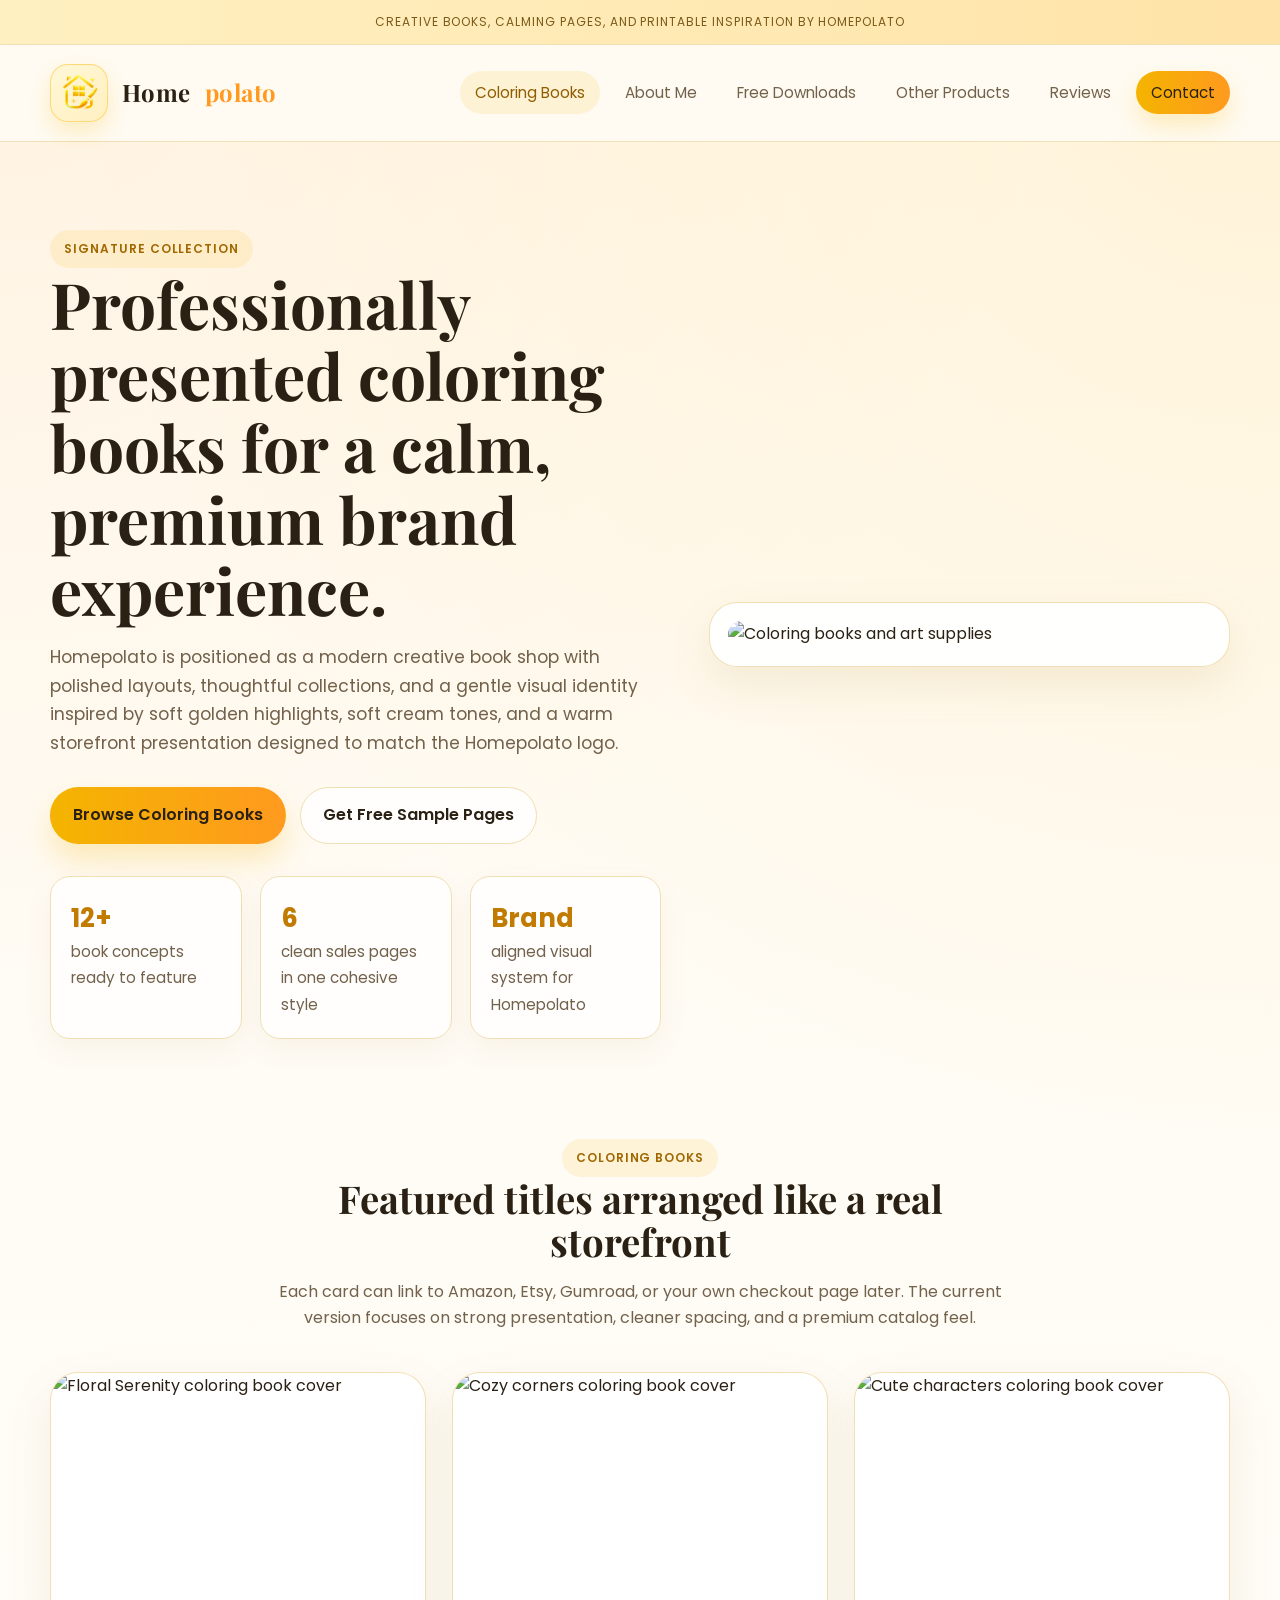
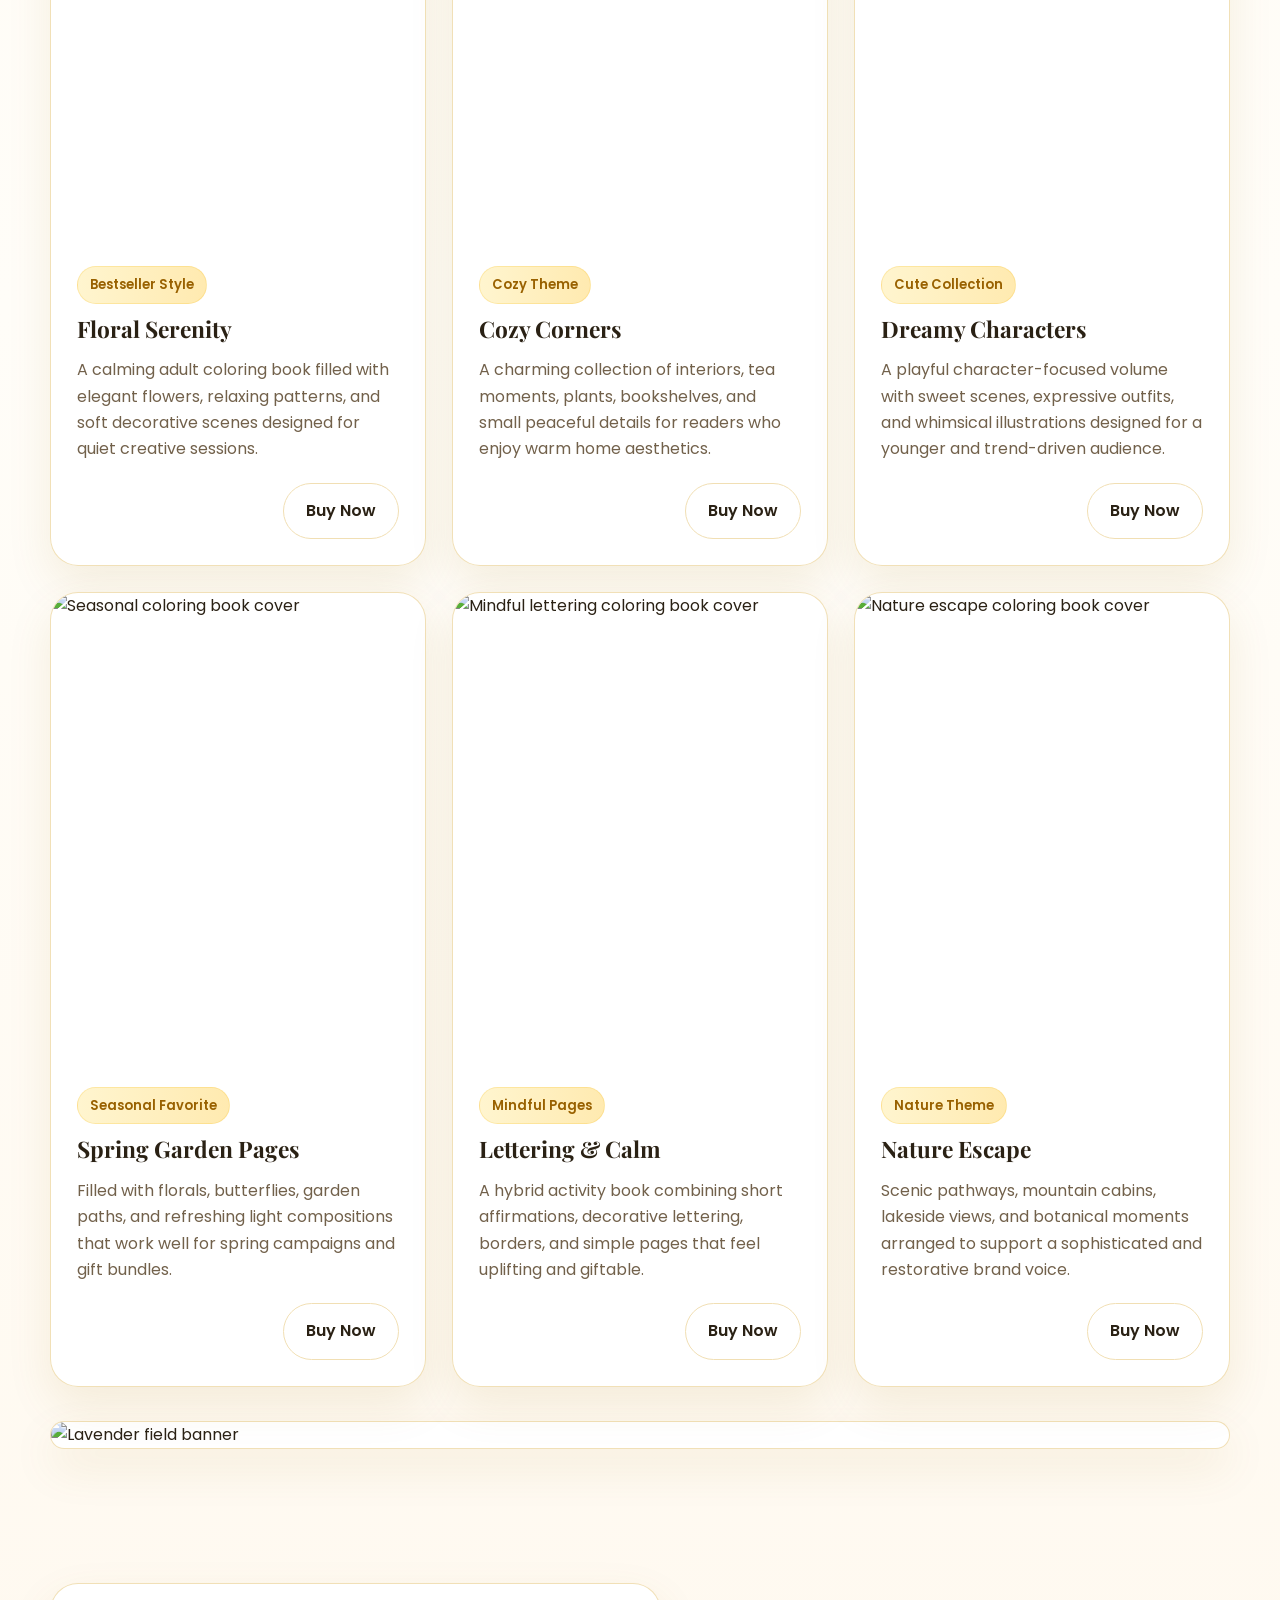
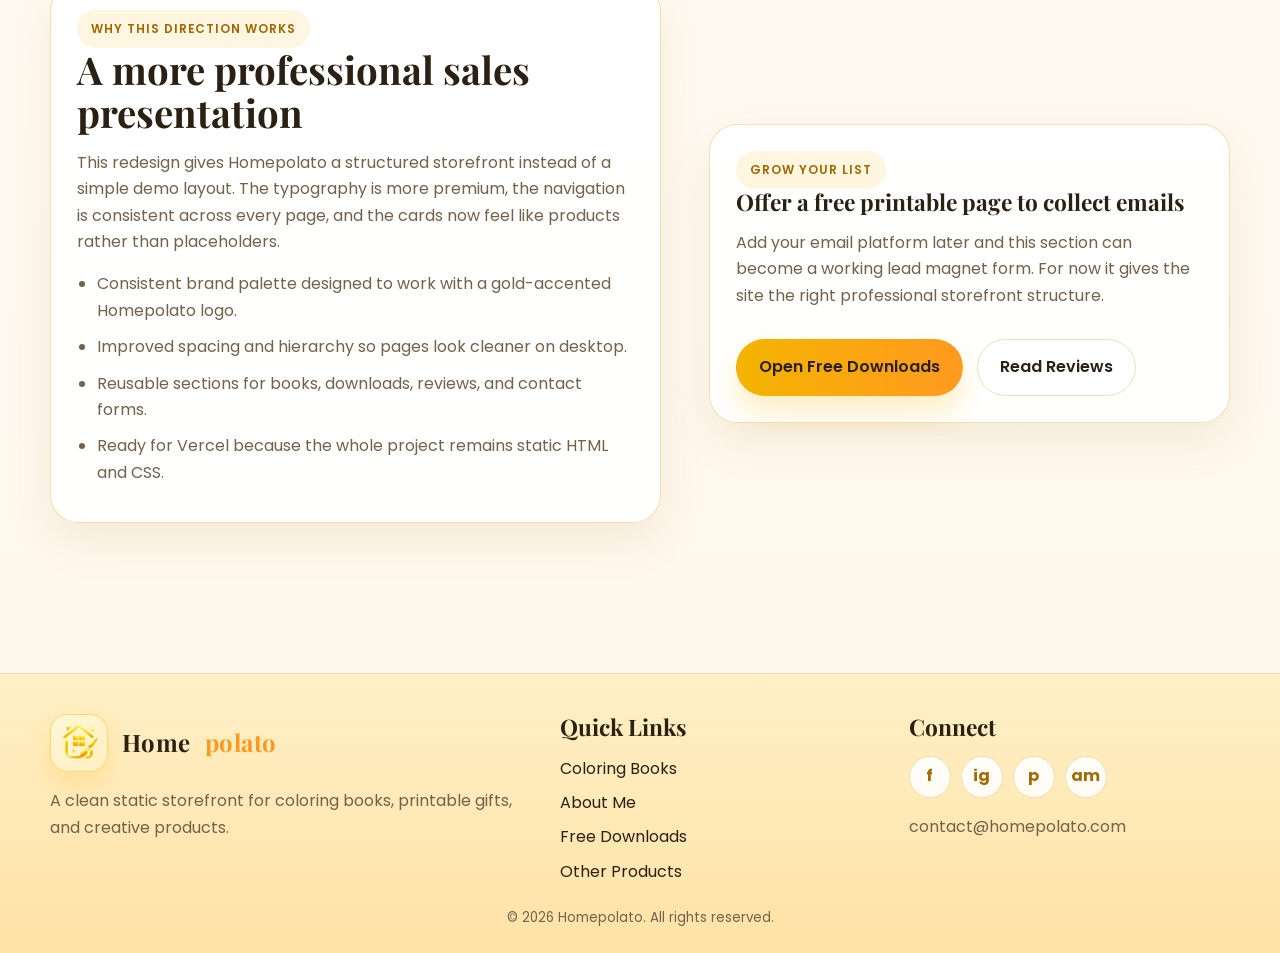
==== scrouce-web/index.html @ aead45a5 "upload_scrouce" ====
<!DOCTYPE html>
<html lang="en">
<head>
  <meta charset="UTF-8">
  <meta name="viewport" content="width=device-width, initial-scale=1.0">
  <title>Homepolato | Coloring Books</title>
  <link rel="preconnect" href="https://fonts.googleapis.com">
  <link rel="preconnect" href="https://fonts.gstatic.com" crossorigin>
  <link href="https://fonts.googleapis.com/css2?family=Playfair+Display:wght@600;700&family=Poppins:wght@300;400;500;600;700&display=swap" rel="stylesheet">
  <link rel="stylesheet" href="style.css">
</head>
<body>
  <div class="topbar">Creative books, calming pages, and printable inspiration by Homepolato</div>
  <nav class="navbar">
    <div class="container nav-inner">
      <a href="index.html" class="logo">
        <div class="logo-badge">Logo</div>
        Home<span>polato</span>
      </a>
      <ul class="nav-links">
        <li><a href="index.html" class="active">Coloring Books</a></li>
        <li><a href="about.html">About Me</a></li>
        <li><a href="downloads.html">Free Downloads</a></li>
        <li><a href="products.html">Other Products</a></li>
        <li><a href="reviews.html">Reviews</a></li>
        <li><a href="contact.html" class="btn-nav">Contact</a></li>
      </ul>
    </div>
  </nav>

  <header class="hero">
    <div class="container hero-grid">
      <div>
        <div class="eyebrow">Signature Collection</div>
        <h1>Professionally presented coloring books for a calm, premium brand experience.</h1>
        <p class="lead">Homepolato is positioned as a modern creative book shop with polished layouts, thoughtful collections, and a gentle visual identity inspired by soft golden highlights, soft cream tones, and a warm storefront presentation designed to match the Homepolato logo.</p>
        <div class="hero-actions">
          <a class="btn-primary" href="#books">Browse Coloring Books</a>
          <a class="btn-secondary" href="downloads.html">Get Free Sample Pages</a>
        </div>
        <div class="metrics">
          <div class="metric"><strong>12+</strong><span>book concepts ready to feature</span></div>
          <div class="metric"><strong>6</strong><span>clean sales pages in one cohesive style</span></div>
          <div class="metric"><strong>Brand</strong><span>aligned visual system for Homepolato</span></div>
        </div>
      </div>
      <div class="hero-card">
        <img src="https://images.unsplash.com/photo-1517077304055-6e89abbf09b0?auto=format&fit=crop&w=1200&q=80" alt="Coloring books and art supplies">
      </div>
    </div>
  </header>

  <section class="section" id="books">
    <div class="container">
      <div class="section-head">
        <div class="eyebrow">Coloring Books</div>
        <h2>Featured titles arranged like a real storefront</h2>
        <p>Each card can link to Amazon, Etsy, Gumroad, or your own checkout page later. The current version focuses on strong presentation, cleaner spacing, and a premium catalog feel.</p>
      </div>
      <div class="book-grid">
        <article class="book-card">
          <img class="book-cover" src="https://images.unsplash.com/photo-1513475382585-d06e58bcb0e0?auto=format&fit=crop&w=900&q=80" alt="Floral Serenity coloring book cover">
          <div class="book-content">
            <span class="tag">Bestseller Style</span>
            <h3>Floral Serenity</h3>
            <p>A calming adult coloring book filled with elegant flowers, relaxing patterns, and soft decorative scenes designed for quiet creative sessions.</p>
            <div class="price-row"><a class="btn" href="#" target="_blank" rel="noopener">Buy Now</a></div>
          </div>
        </article>
        <article class="book-card">
          <img class="book-cover" src="https://images.unsplash.com/photo-1513364776144-60967b0f800f?auto=format&fit=crop&w=900&q=80" alt="Cozy corners coloring book cover">
          <div class="book-content">
            <span class="tag">Cozy Theme</span>
            <h3>Cozy Corners</h3>
            <p>A charming collection of interiors, tea moments, plants, bookshelves, and small peaceful details for readers who enjoy warm home aesthetics.</p>
            <div class="price-row"><a class="btn" href="#" target="_blank" rel="noopener">Buy Now</a></div>
          </div>
        </article>
        <article class="book-card">
          <img class="book-cover" src="https://images.unsplash.com/photo-1517694712202-14dd9538aa97?auto=format&fit=crop&w=900&q=80" alt="Cute characters coloring book cover">
          <div class="book-content">
            <span class="tag">Cute Collection</span>
            <h3>Dreamy Characters</h3>
            <p>A playful character-focused volume with sweet scenes, expressive outfits, and whimsical illustrations designed for a younger and trend-driven audience.</p>
            <div class="price-row"><a class="btn" href="#" target="_blank" rel="noopener">Buy Now</a></div>
          </div>
        </article>
        <article class="book-card">
          <img class="book-cover" src="https://images.unsplash.com/photo-1516321318423-f06f85e504b3?auto=format&fit=crop&w=900&q=80" alt="Seasonal coloring book cover">
          <div class="book-content">
            <span class="tag">Seasonal Favorite</span>
            <h3>Spring Garden Pages</h3>
            <p>Filled with florals, butterflies, garden paths, and refreshing light compositions that work well for spring campaigns and gift bundles.</p>
            <div class="price-row"><a class="btn" href="#" target="_blank" rel="noopener">Buy Now</a></div>
          </div>
        </article>
        <article class="book-card">
          <img class="book-cover" src="https://images.unsplash.com/photo-1497633762265-9d179a990aa6?auto=format&fit=crop&w=900&q=80" alt="Mindful lettering coloring book cover">
          <div class="book-content">
            <span class="tag">Mindful Pages</span>
            <h3>Lettering & Calm</h3>
            <p>A hybrid activity book combining short affirmations, decorative lettering, borders, and simple pages that feel uplifting and giftable.</p>
            <div class="price-row"><a class="btn" href="#" target="_blank" rel="noopener">Buy Now</a></div>
          </div>
        </article>
        <article class="book-card">
          <img class="book-cover" src="https://images.unsplash.com/photo-1491841550275-ad7854e35ca6?auto=format&fit=crop&w=900&q=80" alt="Nature escape coloring book cover">
          <div class="book-content">
            <span class="tag">Nature Theme</span>
            <h3>Nature Escape</h3>
            <p>Scenic pathways, mountain cabins, lakeside views, and botanical moments arranged to support a sophisticated and restorative brand voice.</p>
            <div class="price-row"><a class="btn" href="#" target="_blank" rel="noopener">Buy Now</a></div>
          </div>
        </article>
      </div>

      <div class="feature-banner hero-card">
        <img src="https://images.unsplash.com/photo-1500530855697-b586d89ba3ee?auto=format&fit=crop&w=1600&q=80" alt="Lavender field banner">
      </div>
    </div>
  </section>

  <section class="section">
    <div class="container two-col">
      <div class="panel">
        <div class="eyebrow">Why this direction works</div>
        <h2>A more professional sales presentation</h2>
        <p>This redesign gives Homepolato a structured storefront instead of a simple demo layout. The typography is more premium, the navigation is consistent across every page, and the cards now feel like products rather than placeholders.</p>
        <ul class="list">
          <li>Consistent brand palette designed to work with a gold-accented Homepolato logo.</li>
          <li>Improved spacing and hierarchy so pages look cleaner on desktop.</li>
          <li>Reusable sections for books, downloads, reviews, and contact forms.</li>
          <li>Ready for Vercel because the whole project remains static HTML and CSS.</li>
        </ul>
      </div>
      <div class="panel newsletter">
        <div class="eyebrow">Grow Your List</div>
        <h3>Offer a free printable page to collect emails</h3>
        <p>Add your email platform later and this section can become a working lead magnet form. For now it gives the site the right professional storefront structure.</p>
        <div class="inline-actions">
          <a class="btn-primary" href="downloads.html">Open Free Downloads</a>
          <a class="btn-secondary" href="reviews.html">Read Reviews</a>
        </div>
      </div>
    </div>
  </section>

  <footer class="footer">
    <div class="container footer-grid">
      <div>
        <a href="index.html" class="logo">
          <div class="logo-badge">Logo</div>
          Home<span>polato</span>
        </a>
        <p>A clean static storefront for coloring books, printable gifts, and creative products.</p>
      </div>
      <div>
        <h3>Quick Links</h3>
        <div class="footer-links">
          <a href="index.html">Coloring Books</a>
          <a href="about.html">About Me</a>
          <a href="downloads.html">Free Downloads</a>
          <a href="products.html">Other Products</a>
        </div>
      </div>
      <div>
        <h3>Connect</h3>
        <div class="socials">
          <a href="#">f</a><a href="#">ig</a><a href="#">p</a><a href="#">am</a>
        </div>
        <p>contact@homepolato.com</p>
      </div>
    </div>
    <div class="container"><small>© 2026 Homepolato. All rights reserved.</small></div>
  </footer>
</body>
</html>
---- scrouce-web/style.css ----
:root {
  --bg: #fffaf0;
  --bg-2: #fff3d6;
  --surface: rgba(255,255,255,0.94);
  --surface-soft: #fff0bf;
  --primary: #f4b400;
  --primary-2: #ff9a1f;
  --primary-3: #ffd766;
  --accent: #ffcf48;
  --text: #2a2114;
  --muted: #72614b;
  --border: #f1dfb4;
  --shadow: 0 18px 45px rgba(152, 103, 11, 0.10);
  --shadow-strong: 0 20px 50px rgba(152, 103, 11, 0.16);
  --radius-lg: 28px;
  --radius-md: 20px;
  --radius-sm: 14px;
  --container: 1180px;
}

* { box-sizing: border-box; }
html { scroll-behavior: smooth; }
body {
  margin: 0;
  font-family: 'Poppins', sans-serif;
  color: var(--text);
  background:
    radial-gradient(circle at top right, rgba(255, 204, 69, .16), transparent 28%),
    radial-gradient(circle at top left, rgba(255, 154, 31, .08), transparent 24%),
    linear-gradient(180deg, #fffaf1 0%, #fffdf8 46%, #fff7eb 100%);
  line-height: 1.65;
}
img { max-width: 100%; display: block; }
a { color: inherit; text-decoration: none; }

.container {
  width: min(calc(100% - 32px), var(--container));
  margin: 0 auto;
}

.topbar {
  background: linear-gradient(90deg, #fff0c1, #ffe3a8);
  color: #7c5b1a;
  font-size: 12px;
  text-align: center;
  padding: 12px 14px;
  letter-spacing: .08em;
  text-transform: uppercase;
  border-bottom: 1px solid rgba(241,223,180,.9);
}

.navbar {
  position: sticky;
  top: 0;
  z-index: 20;
  backdrop-filter: blur(16px);
  background: rgba(255, 252, 245, 0.88);
  border-bottom: 1px solid rgba(241,223,180,.92);
}

.nav-inner {
  min-height: 96px;
  display: flex;
  align-items: center;
  justify-content: space-between;
  gap: 24px;
}

.logo {
  display: flex;
  align-items: center;
  gap: 14px;
  font-family: 'Playfair Display', serif;
  font-size: 1.5rem;
  font-weight: 700;
  letter-spacing: .02em;
}
.logo-badge {
  width: 58px;
  height: 58px;
  border-radius: 18px;
  background: url('logo.png') center/contain no-repeat, linear-gradient(135deg, #fff7d7, #fff0c1);
  border: 1px solid rgba(255, 203, 76, .65);
  box-shadow: 0 10px 24px rgba(244, 180, 0, .22);
  color: transparent;
  font-size: 0;
  flex: 0 0 auto;
}
.logo span {
  color: var(--primary-2);
}

.nav-links {
  list-style: none;
  display: flex;
  align-items: center;
  gap: 10px;
  padding: 0;
  margin: 0;
  flex-wrap: wrap;
  justify-content: flex-end;
}
.nav-links a {
  padding: 11px 15px;
  font-size: 0.95rem;
  border-radius: 999px;
  color: var(--muted);
  transition: transform .22s ease, background-color .22s ease, color .22s ease, box-shadow .22s ease;
}
.nav-links a:hover,
.nav-links a.active {
  background: rgba(244,180,0,.12);
  color: #8f5d00;
  transform: translateY(-1px);
}
.nav-links .btn-nav {
  background: linear-gradient(90deg, var(--primary), var(--primary-2));
  color: #2a2114;
  box-shadow: 0 12px 24px rgba(244,180,0,.22);
}
.nav-links .btn-nav:hover,
.nav-links .btn-nav.active {
  background: linear-gradient(90deg, #ffce2f, #ffab36);
  color: #24180d;
}

.hero,
.page-hero {
  padding: 88px 0 58px;
}

.hero-grid,
.two-col {
  display: grid;
  grid-template-columns: 1.08fr .92fr;
  gap: 48px;
  align-items: center;
}

.eyebrow {
  display: inline-flex;
  align-items: center;
  gap: 10px;
  padding: 9px 14px;
  border-radius: 999px;
  background: rgba(244,180,0,.12);
  color: #a06700;
  font-size: 12px;
  text-transform: uppercase;
  letter-spacing: .08em;
  font-weight: 600;
}

h1, h2, h3, h4 {
  font-family: 'Playfair Display', serif;
  line-height: 1.12;
  margin: 0 0 16px;
}
h1 { font-size: clamp(2.5rem, 5vw, 4.7rem); }
h2 { font-size: clamp(1.9rem, 3vw, 2.8rem); }
h3 { font-size: 1.42rem; }

.lead {
  font-size: 1.08rem;
  color: var(--muted);
  max-width: 650px;
}

.hero-actions,
.inline-actions {
  display: flex;
  gap: 14px;
  flex-wrap: wrap;
  margin-top: 30px;
}

.btn,
.btn-primary,
.btn-secondary {
  display: inline-flex;
  align-items: center;
  justify-content: center;
  gap: 8px;
  padding: 14px 22px;
  border-radius: 999px;
  font-weight: 600;
  transition: transform .22s ease, box-shadow .22s ease, border-color .22s ease, background .22s ease;
  border: 1px solid transparent;
}
.btn-primary {
  color: #2a2114;
  background: linear-gradient(90deg, var(--primary), var(--primary-2));
  box-shadow: 0 16px 30px rgba(244,180,0,.24);
}
.btn-secondary,
.btn {
  border-color: var(--border);
  background: rgba(255,255,255,.85);
  color: var(--text);
}
.btn-primary:hover,
.btn-secondary:hover,
.btn:hover {
  transform: translateY(-3px);
  box-shadow: var(--shadow);
}

.hero-card,
.feature-card,
.form-card,
.panel,
.review-card,
.product-row,
.contact-card,
.book-card {
  background: var(--surface);
  border: 1px solid rgba(241,223,180,.95);
  box-shadow: var(--shadow);
  border-radius: var(--radius-lg);
  transition: transform .24s ease, box-shadow .24s ease, border-color .24s ease;
}
.hero-card:hover,
.feature-card:hover,
.form-card:hover,
.panel:hover,
.review-card:hover,
.product-row:hover,
.contact-card:hover,
.book-card:hover {
  transform: translateY(-6px);
  box-shadow: var(--shadow-strong);
  border-color: rgba(244,180,0,.45);
}

.hero-card {
  padding: 18px;
}
.hero-card img,
.rounded-img {
  width: 100%;
  border-radius: calc(var(--radius-lg) - 8px);
  object-fit: cover;
}

.metrics {
  display: grid;
  grid-template-columns: repeat(3, minmax(0, 1fr));
  gap: 18px;
  margin-top: 32px;
}
.metric {
  padding: 20px;
  border-radius: var(--radius-md);
  background: rgba(255,255,255,.80);
  border: 1px solid var(--border);
  box-shadow: 0 12px 30px rgba(152,103,11,.06);
}
.metric strong {
  display: block;
  font-size: 1.6rem;
  color: #c07b00;
}
.metric span { color: var(--muted); font-size: .95rem; }

.section {
  padding: 42px 0 92px;
}
.section-head {
  text-align: center;
  max-width: 780px;
  margin: 0 auto 40px;
}
.section-head p { color: var(--muted); margin: 0; }

.book-grid,
.grid-3,
.review-grid,
.contact-grid {
  display: grid;
  gap: 26px;
}
.book-grid { grid-template-columns: repeat(3, minmax(0, 1fr)); }
.grid-3 { grid-template-columns: repeat(3, minmax(0, 1fr)); }
.review-grid { grid-template-columns: repeat(3, minmax(0, 1fr)); }
.contact-grid { grid-template-columns: 1fr 1.1fr; align-items: start; }

.book-card {
  overflow: hidden;
}
.book-cover {
  aspect-ratio: 4 / 5;
  object-fit: cover;
}
.book-content,
.panel,
.review-card,
.contact-card,
.form-card,
.feature-card,
.product-row {
  padding: 26px;
}
.book-content p,
.panel p,
.review-card p,
.contact-card p,
.feature-card p,
.product-copy p,
.muted,
.page-intro p,
.list li,
.footer p {
  color: var(--muted);
}
.price-row {
  display: flex;
  justify-content: flex-end;
  align-items: center;
  gap: 12px;
  margin-top: 20px;
}
.price { display: none; }
.tag {
  display: inline-block;
  padding: 7px 12px;
  border-radius: 999px;
  background: linear-gradient(90deg, #fff5cf, #ffeab0);
  color: #996100;
  font-size: .82rem;
  font-weight: 600;
  margin-bottom: 12px;
  border: 1px solid rgba(244,180,0,.2);
}

.feature-banner {
  margin-top: 34px;
  padding: 0;
  overflow: hidden;
}
.feature-banner img {
  width: 100%;
  max-height: 330px;
  object-fit: cover;
}

.product-list {
  display: grid;
  gap: 24px;
}
.product-row {
  display: grid;
  grid-template-columns: 240px 1fr;
  gap: 26px;
  align-items: center;
}
.product-row img {
  width: 100%;
  aspect-ratio: 4 / 5;
  object-fit: cover;
  border-radius: var(--radius-md);
}

.list {
  margin: 0;
  padding-left: 20px;
}
.list li { margin-bottom: 10px; }

.quote {
  padding: 20px 24px;
  border-left: 4px solid var(--primary-2);
  background: rgba(255, 209, 77, .12);
  border-radius: 0 var(--radius-md) var(--radius-md) 0;
  margin-top: 24px;
}

.review-card .stars,
.stars {
  color: #d88a00;
  letter-spacing: .1em;
  font-size: 1rem;
  margin-bottom: 12px;
}
.author {
  display: block;
  margin-top: 14px;
  font-weight: 600;
  color: var(--text);
}

.newsletter {
  margin-top: 40px;
}
.form-card {
  max-width: 780px;
  margin: 0 auto;
  text-align: center;
}
.form-grid {
  display: grid;
  grid-template-columns: repeat(2, minmax(0, 1fr));
  gap: 14px;
  margin-top: 24px;
}
.form-grid .full { grid-column: 1 / -1; }
input, textarea, select {
  width: 100%;
  padding: 15px 16px;
  border-radius: 14px;
  border: 1px solid var(--border);
  background: #fffdf7;
  font: inherit;
  color: var(--text);
  transition: border-color .2s ease, box-shadow .2s ease, transform .2s ease;
}
input:focus, textarea:focus, select:focus {
  outline: none;
  border-color: rgba(244,180,0,.7);
  box-shadow: 0 0 0 4px rgba(244,180,0,.14);
}
textarea { min-height: 140px; resize: vertical; }
label {
  display: block;
  margin-bottom: 8px;
  font-weight: 600;
}
.form-note {
  font-size: .9rem;
  color: var(--muted);
  margin-top: 14px;
}

.contact-list {
  display: grid;
  gap: 16px;
  margin-top: 20px;
}
.contact-item {
  padding: 16px 18px;
  border-radius: var(--radius-md);
  background: rgba(255, 213, 92, .10);
  border: 1px solid rgba(255, 203, 76, .22);
}
.contact-item strong {
  display: block;
  margin-bottom: 6px;
}

.footer {
  margin-top: 58px;
  padding: 40px 0 24px;
  background: linear-gradient(180deg, #fff0c7 0%, #ffe2a5 100%);
  border-top: 1px solid var(--border);
}
.footer-grid {
  display: grid;
  grid-template-columns: 1.2fr .8fr .8fr;
  gap: 28px;
  align-items: start;
}
.footer-links {
  display: grid;
  gap: 8px;
}
.footer small {
  display: block;
  margin-top: 22px;
  color: var(--muted);
  text-align: center;
}
.socials {
  display: flex;
  gap: 10px;
  flex-wrap: wrap;
}
.socials a {
  width: 42px;
  height: 42px;
  border-radius: 50%;
  display: grid;
  place-items: center;
  background: rgba(255,255,255,.88);
  border: 1px solid var(--border);
  color: #a56a00;
  font-weight: 700;
  transition: transform .2s ease, box-shadow .2s ease;
}
.socials a:hover {
  transform: translateY(-3px);
  box-shadow: 0 10px 20px rgba(152,103,11,.12);
}

.page-hero {
  background: linear-gradient(90deg, rgba(244,180,0,.95), rgba(255,154,31,.88));
  color: #2a2114;
  margin-bottom: 38px;
}
.page-hero p { color: rgba(42,33,20,.78); }
.page-title { text-align: center; max-width: 860px; }
.page-title .eyebrow {
  background: rgba(255,255,255,.34);
  color: #7c5100;
}

@media (max-width: 980px) {
  .hero-grid,
  .two-col,
  .contact-grid,
  .product-row,
  .footer-grid,
  .book-grid,
  .grid-3,
  .review-grid,
  .form-grid {
    grid-template-columns: 1fr;
  }
  .nav-inner { padding: 16px 0; align-items: flex-start; }
  .navbar { position: static; }
  .nav-inner, .nav-links { flex-direction: column; }
  .nav-links { align-items: flex-start; width: 100%; }
  .metrics { grid-template-columns: 1fr; }
  .hero, .page-hero { padding-top: 48px; }
  .section { padding: 34px 0 78px; }
}
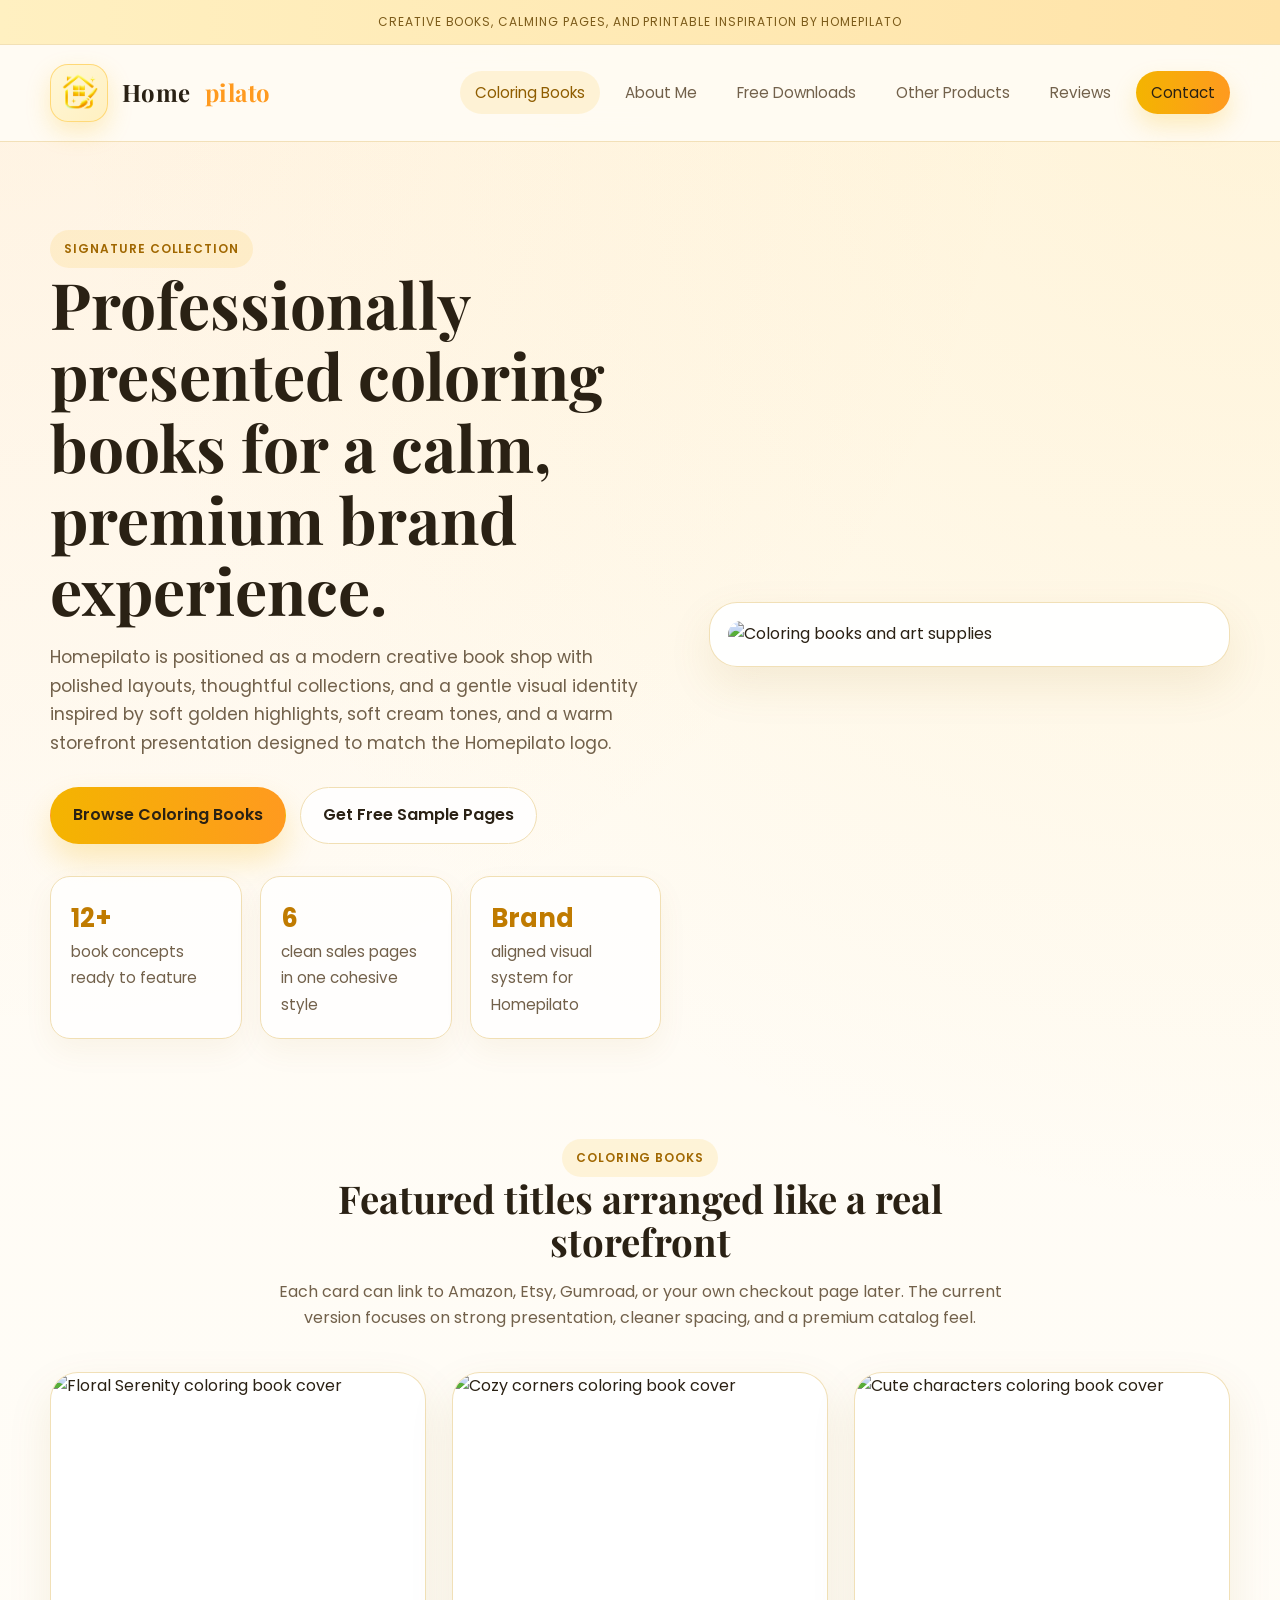
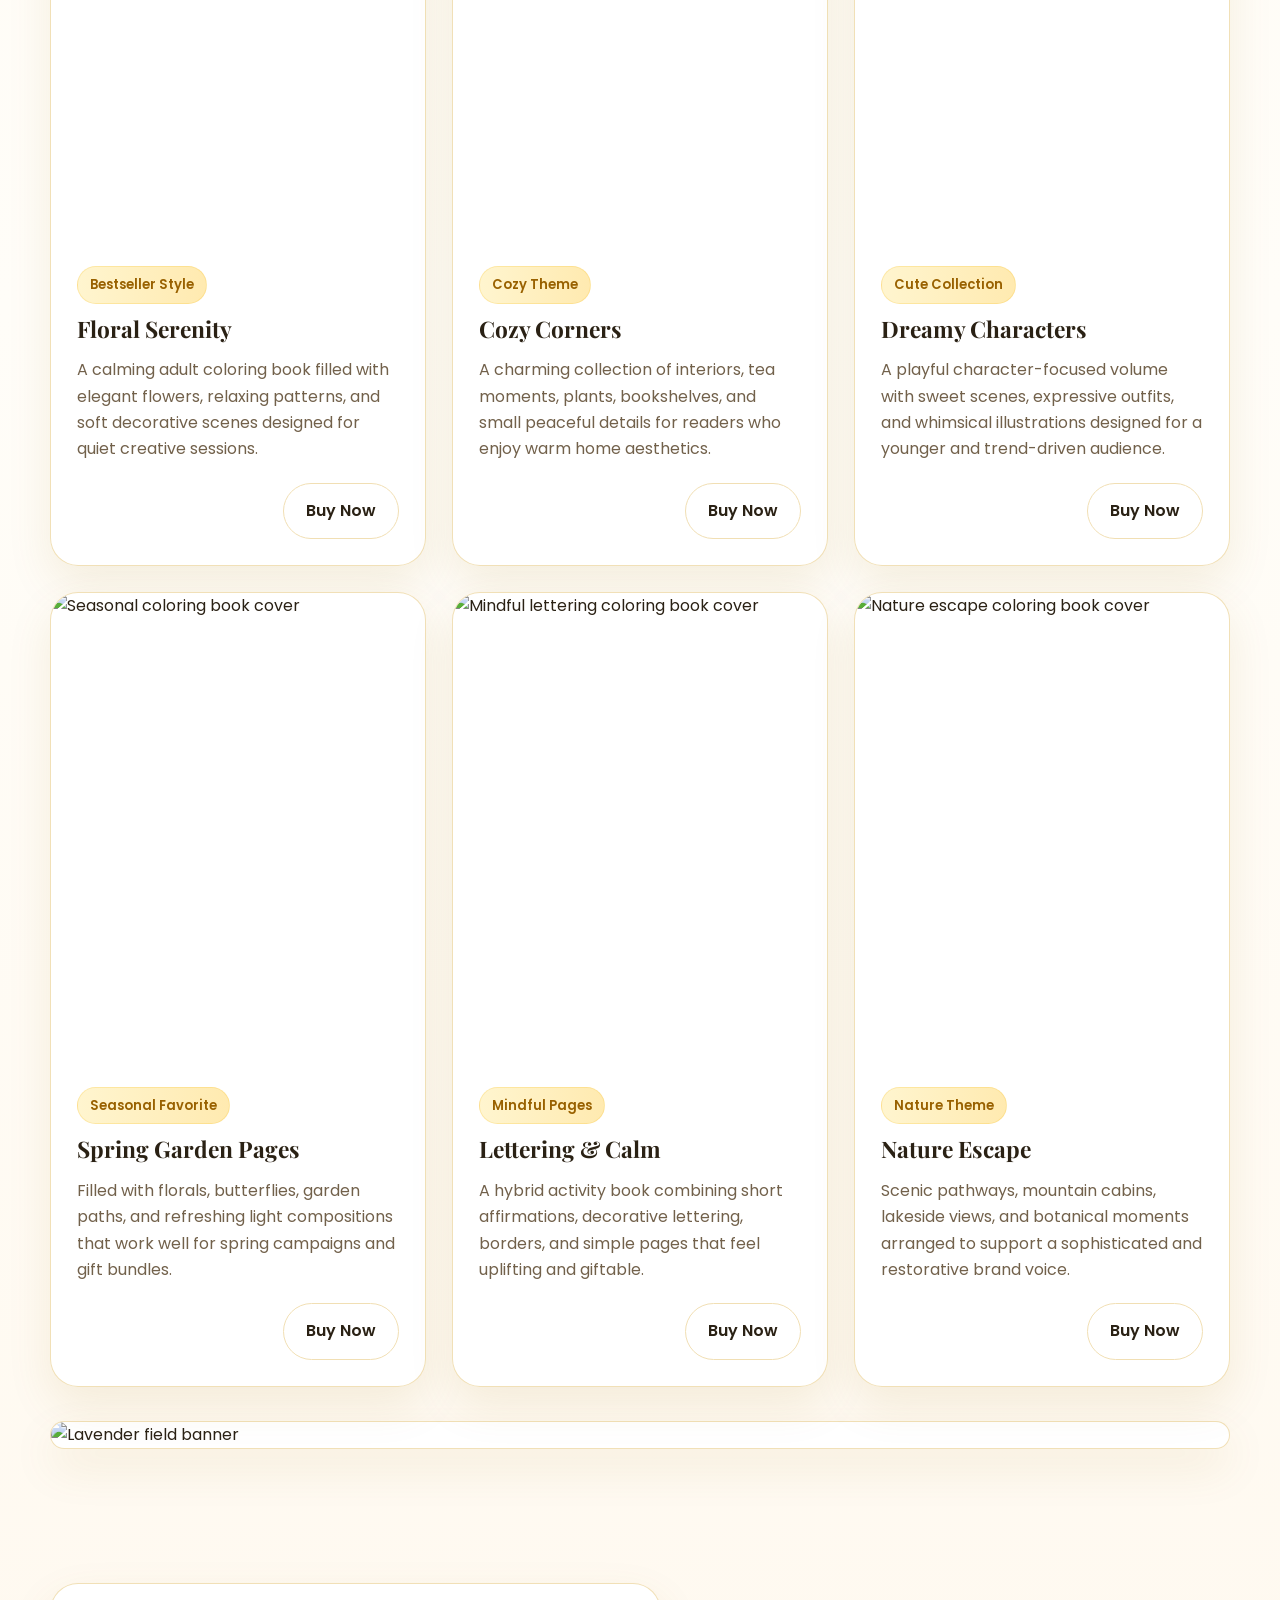
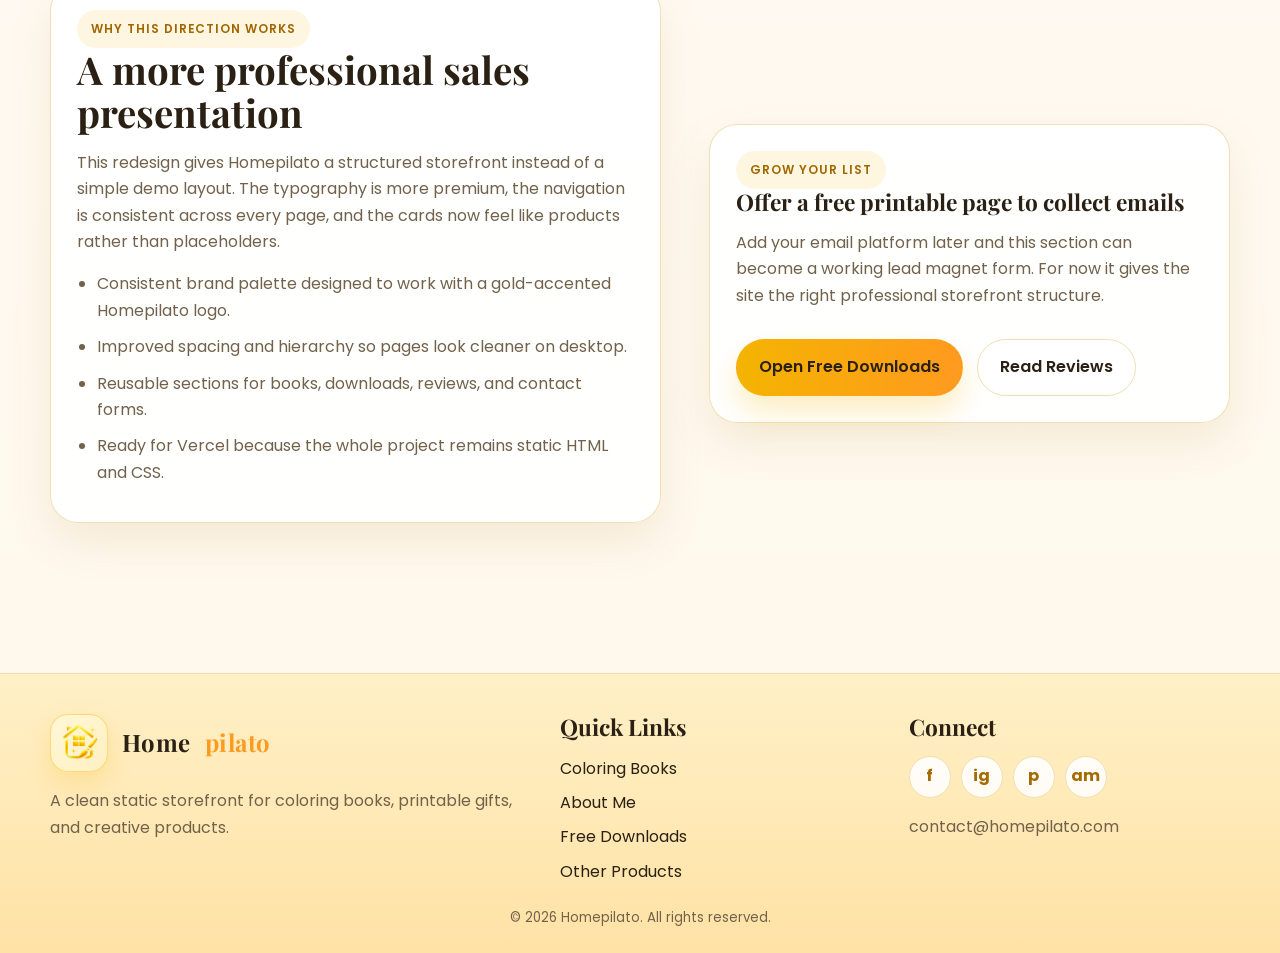
==== commit c504cd03: "Rename Homepolato content to Homepilato" ====
--- a/scrouce-web/index.html
+++ b/scrouce-web/index.html
@@ -3,19 +3,19 @@
 <head>
   <meta charset="UTF-8">
   <meta name="viewport" content="width=device-width, initial-scale=1.0">
-  <title>Homepolato | Coloring Books</title>
+  <title>Homepilato | Coloring Books</title>
   <link rel="preconnect" href="https://fonts.googleapis.com">
   <link rel="preconnect" href="https://fonts.gstatic.com" crossorigin>
   <link href="https://fonts.googleapis.com/css2?family=Playfair+Display:wght@600;700&family=Poppins:wght@300;400;500;600;700&display=swap" rel="stylesheet">
   <link rel="stylesheet" href="style.css">
 </head>
 <body>
-  <div class="topbar">Creative books, calming pages, and printable inspiration by Homepolato</div>
+  <div class="topbar">Creative books, calming pages, and printable inspiration by Homepilato</div>
   <nav class="navbar">
     <div class="container nav-inner">
       <a href="index.html" class="logo">
         <div class="logo-badge">Logo</div>
-        Home<span>polato</span>
+        Home<span>pilato</span>
       </a>
       <ul class="nav-links">
         <li><a href="index.html" class="active">Coloring Books</a></li>
@@ -33,7 +33,7 @@
       <div>
         <div class="eyebrow">Signature Collection</div>
         <h1>Professionally presented coloring books for a calm, premium brand experience.</h1>
-        <p class="lead">Homepolato is positioned as a modern creative book shop with polished layouts, thoughtful collections, and a gentle visual identity inspired by soft golden highlights, soft cream tones, and a warm storefront presentation designed to match the Homepolato logo.</p>
+        <p class="lead">Homepilato is positioned as a modern creative book shop with polished layouts, thoughtful collections, and a gentle visual identity inspired by soft golden highlights, soft cream tones, and a warm storefront presentation designed to match the Homepilato logo.</p>
         <div class="hero-actions">
           <a class="btn-primary" href="#books">Browse Coloring Books</a>
           <a class="btn-secondary" href="downloads.html">Get Free Sample Pages</a>
@@ -41,7 +41,7 @@
         <div class="metrics">
           <div class="metric"><strong>12+</strong><span>book concepts ready to feature</span></div>
           <div class="metric"><strong>6</strong><span>clean sales pages in one cohesive style</span></div>
-          <div class="metric"><strong>Brand</strong><span>aligned visual system for Homepolato</span></div>
+          <div class="metric"><strong>Brand</strong><span>aligned visual system for Homepilato</span></div>
         </div>
       </div>
       <div class="hero-card">
@@ -125,9 +125,9 @@
       <div class="panel">
         <div class="eyebrow">Why this direction works</div>
         <h2>A more professional sales presentation</h2>
-        <p>This redesign gives Homepolato a structured storefront instead of a simple demo layout. The typography is more premium, the navigation is consistent across every page, and the cards now feel like products rather than placeholders.</p>
+        <p>This redesign gives Homepilato a structured storefront instead of a simple demo layout. The typography is more premium, the navigation is consistent across every page, and the cards now feel like products rather than placeholders.</p>
         <ul class="list">
-          <li>Consistent brand palette designed to work with a gold-accented Homepolato logo.</li>
+          <li>Consistent brand palette designed to work with a gold-accented Homepilato logo.</li>
           <li>Improved spacing and hierarchy so pages look cleaner on desktop.</li>
           <li>Reusable sections for books, downloads, reviews, and contact forms.</li>
           <li>Ready for Vercel because the whole project remains static HTML and CSS.</li>
@@ -150,7 +150,7 @@
       <div>
         <a href="index.html" class="logo">
           <div class="logo-badge">Logo</div>
-          Home<span>polato</span>
+          Home<span>pilato</span>
         </a>
         <p>A clean static storefront for coloring books, printable gifts, and creative products.</p>
       </div>
@@ -168,10 +168,10 @@
         <div class="socials">
           <a href="#">f</a><a href="#">ig</a><a href="#">p</a><a href="#">am</a>
         </div>
-        <p>contact@homepolato.com</p>
+        <p>contact@homepilato.com</p>
       </div>
     </div>
-    <div class="container"><small>© 2026 Homepolato. All rights reserved.</small></div>
+    <div class="container"><small>© 2026 Homepilato. All rights reserved.</small></div>
   </footer>
 </body>
 </html>
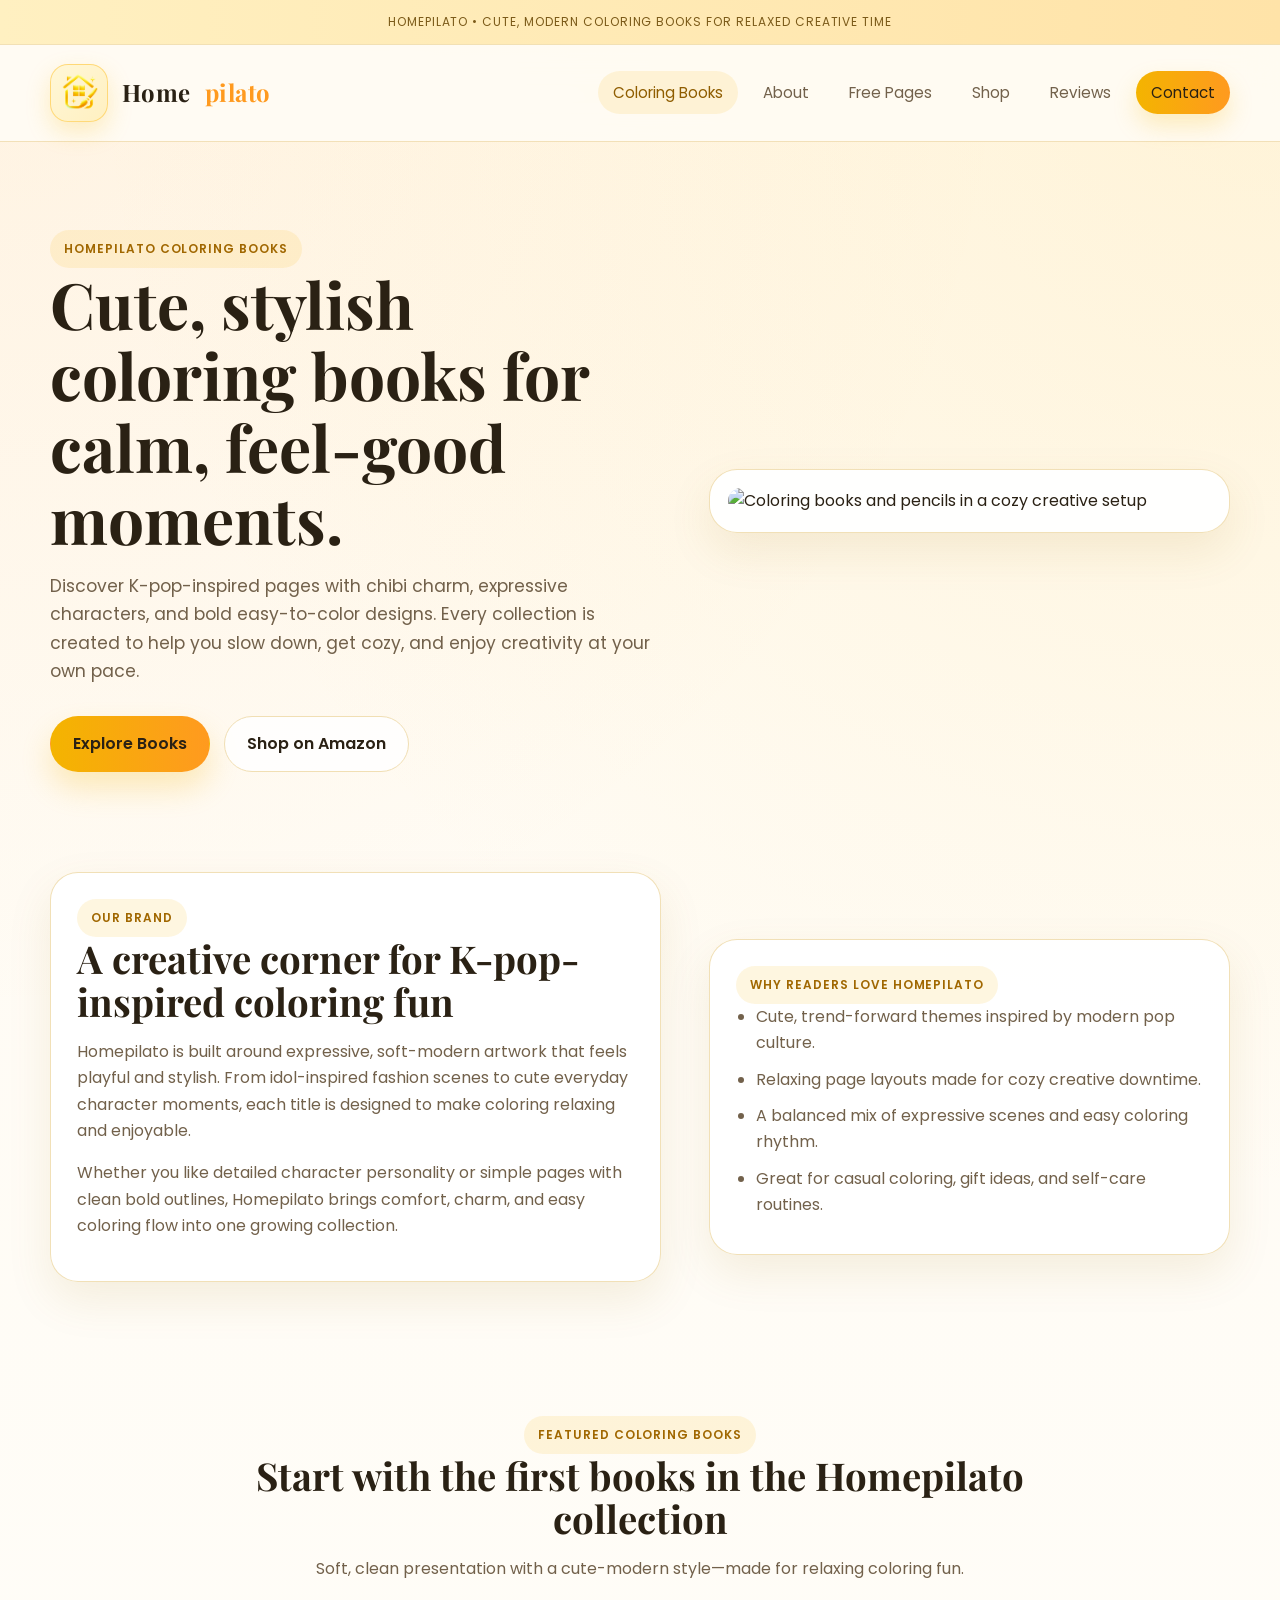
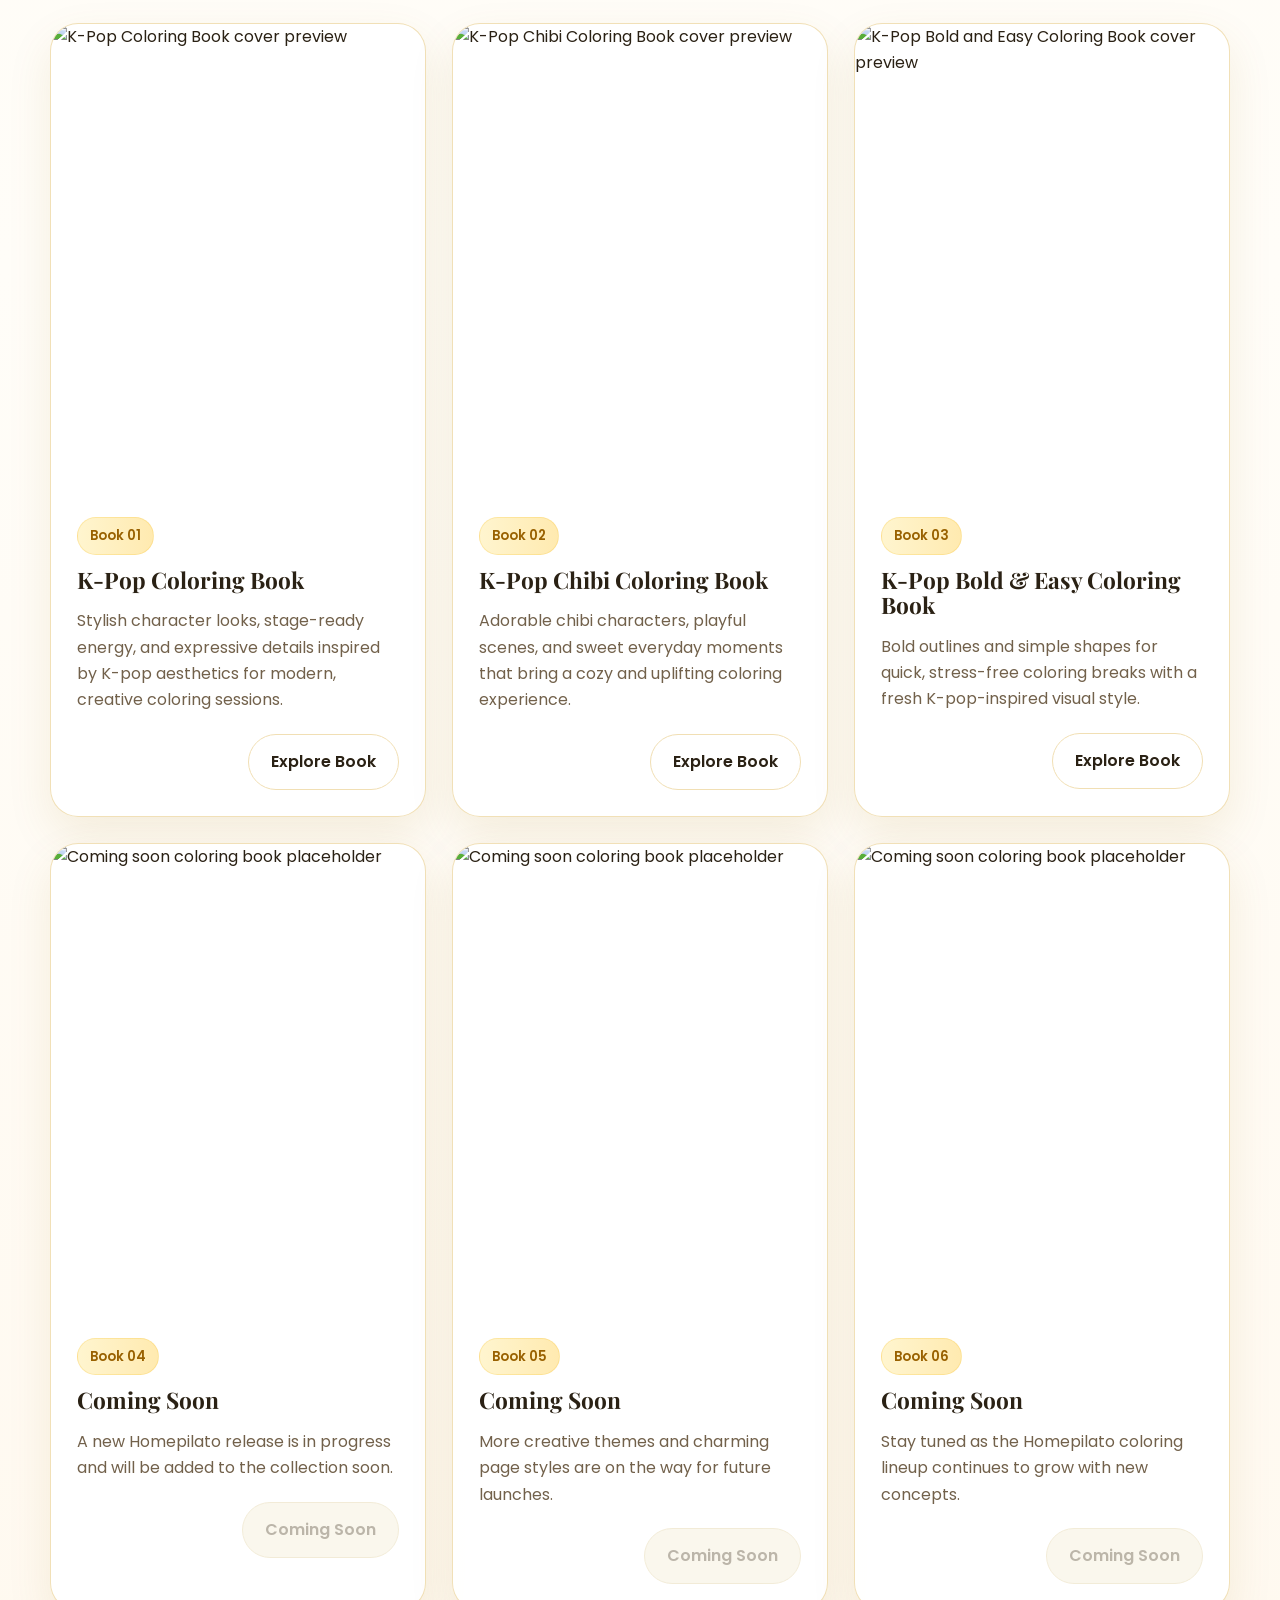
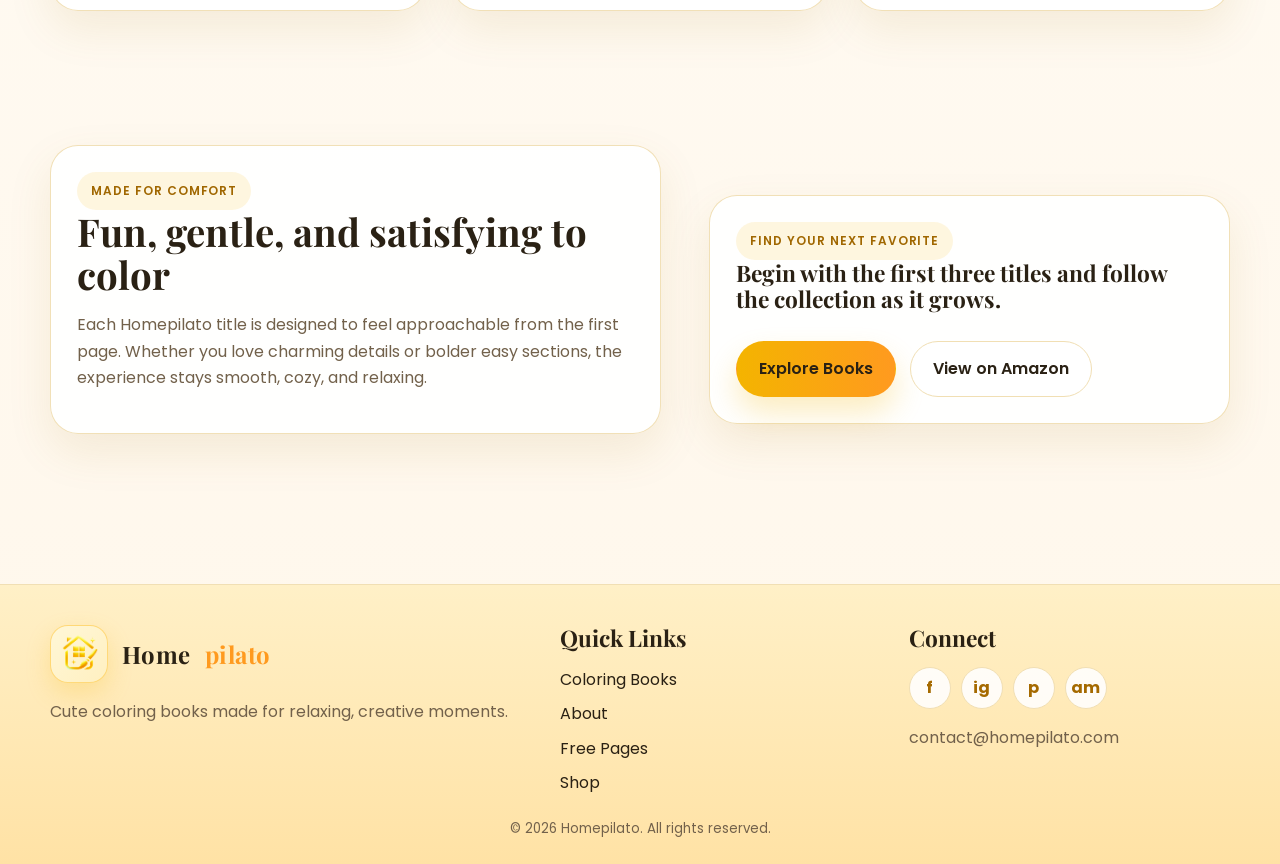
==== commit 2a177c33: "Refresh homepage with Homepilato branding and featured book structure" ====
--- a/scrouce-web/index.html
+++ b/scrouce-web/index.html
@@ -10,7 +10,7 @@
   <link rel="stylesheet" href="style.css">
 </head>
 <body>
-  <div class="topbar">Creative books, calming pages, and printable inspiration by Homepilato</div>
+  <div class="topbar">Homepilato • Cute, modern coloring books for relaxed creative time</div>
   <nav class="navbar">
     <div class="container nav-inner">
       <a href="index.html" class="logo">
@@ -19,9 +19,9 @@
       </a>
       <ul class="nav-links">
         <li><a href="index.html" class="active">Coloring Books</a></li>
-        <li><a href="about.html">About Me</a></li>
-        <li><a href="downloads.html">Free Downloads</a></li>
-        <li><a href="products.html">Other Products</a></li>
+        <li><a href="about.html">About</a></li>
+        <li><a href="downloads.html">Free Pages</a></li>
+        <li><a href="products.html">Shop</a></li>
         <li><a href="reviews.html">Reviews</a></li>
         <li><a href="contact.html" class="btn-nav">Contact</a></li>
       </ul>
@@ -31,91 +31,102 @@
   <header class="hero">
     <div class="container hero-grid">
       <div>
-        <div class="eyebrow">Signature Collection</div>
-        <h1>Professionally presented coloring books for a calm, premium brand experience.</h1>
-        <p class="lead">Homepilato is positioned as a modern creative book shop with polished layouts, thoughtful collections, and a gentle visual identity inspired by soft golden highlights, soft cream tones, and a warm storefront presentation designed to match the Homepilato logo.</p>
+        <div class="eyebrow">Homepilato Coloring Books</div>
+        <h1>Cute, stylish coloring books for calm, feel-good moments.</h1>
+        <p class="lead">Discover K-pop-inspired pages with chibi charm, expressive characters, and bold easy-to-color designs. Every collection is created to help you slow down, get cozy, and enjoy creativity at your own pace.</p>
         <div class="hero-actions">
-          <a class="btn-primary" href="#books">Browse Coloring Books</a>
-          <a class="btn-secondary" href="downloads.html">Get Free Sample Pages</a>
-        </div>
-        <div class="metrics">
-          <div class="metric"><strong>12+</strong><span>book concepts ready to feature</span></div>
-          <div class="metric"><strong>6</strong><span>clean sales pages in one cohesive style</span></div>
-          <div class="metric"><strong>Brand</strong><span>aligned visual system for Homepilato</span></div>
+          <a class="btn-primary" href="#books">Explore Books</a>
+          <a class="btn-secondary" href="https://www.amazon.com" target="_blank" rel="noopener">Shop on Amazon</a>
         </div>
       </div>
       <div class="hero-card">
-        <img src="https://images.unsplash.com/photo-1517077304055-6e89abbf09b0?auto=format&fit=crop&w=1200&q=80" alt="Coloring books and art supplies">
+        <img src="https://images.unsplash.com/photo-1517077304055-6e89abbf09b0?auto=format&fit=crop&w=1200&q=80" alt="Coloring books and pencils in a cozy creative setup">
       </div>
     </div>
   </header>
 
+  <section class="section">
+    <div class="container two-col">
+      <div class="panel">
+        <div class="eyebrow">Our Brand</div>
+        <h2>A creative corner for K-pop-inspired coloring fun</h2>
+        <p>Homepilato is built around expressive, soft-modern artwork that feels playful and stylish. From idol-inspired fashion scenes to cute everyday character moments, each title is designed to make coloring relaxing and enjoyable.</p>
+        <p>Whether you like detailed character personality or simple pages with clean bold outlines, Homepilato brings comfort, charm, and easy coloring flow into one growing collection.</p>
+      </div>
+      <div class="panel newsletter">
+        <div class="eyebrow">Why readers love Homepilato</div>
+        <ul class="list">
+          <li>Cute, trend-forward themes inspired by modern pop culture.</li>
+          <li>Relaxing page layouts made for cozy creative downtime.</li>
+          <li>A balanced mix of expressive scenes and easy coloring rhythm.</li>
+          <li>Great for casual coloring, gift ideas, and self-care routines.</li>
+        </ul>
+      </div>
+    </div>
+  </section>
+
   <section class="section" id="books">
     <div class="container">
       <div class="section-head">
-        <div class="eyebrow">Coloring Books</div>
-        <h2>Featured titles arranged like a real storefront</h2>
-        <p>Each card can link to Amazon, Etsy, Gumroad, or your own checkout page later. The current version focuses on strong presentation, cleaner spacing, and a premium catalog feel.</p>
+        <div class="eyebrow">Featured Coloring Books</div>
+        <h2>Start with the first books in the Homepilato collection</h2>
+        <p>Soft, clean presentation with a cute-modern style—made for relaxing coloring fun.</p>
       </div>
       <div class="book-grid">
         <article class="book-card">
-          <img class="book-cover" src="https://images.unsplash.com/photo-1513475382585-d06e58bcb0e0?auto=format&fit=crop&w=900&q=80" alt="Floral Serenity coloring book cover">
+          <img class="book-cover" src="https://images.unsplash.com/photo-1513475382585-d06e58bcb0e0?auto=format&fit=crop&w=900&q=80" alt="K-Pop Coloring Book cover preview">
           <div class="book-content">
-            <span class="tag">Bestseller Style</span>
-            <h3>Floral Serenity</h3>
-            <p>A calming adult coloring book filled with elegant flowers, relaxing patterns, and soft decorative scenes designed for quiet creative sessions.</p>
-            <div class="price-row"><a class="btn" href="#" target="_blank" rel="noopener">Buy Now</a></div>
+            <span class="tag">Book 01</span>
+            <h3>K-Pop Coloring Book</h3>
+            <p>Stylish character looks, stage-ready energy, and expressive details inspired by K-pop aesthetics for modern, creative coloring sessions.</p>
+            <div class="price-row"><a class="btn" href="book-kpop-coloring.html">Explore Book</a></div>
           </div>
         </article>
         <article class="book-card">
-          <img class="book-cover" src="https://images.unsplash.com/photo-1513364776144-60967b0f800f?auto=format&fit=crop&w=900&q=80" alt="Cozy corners coloring book cover">
+          <img class="book-cover" src="https://images.unsplash.com/photo-1513364776144-60967b0f800f?auto=format&fit=crop&w=900&q=80" alt="K-Pop Chibi Coloring Book cover preview">
           <div class="book-content">
-            <span class="tag">Cozy Theme</span>
-            <h3>Cozy Corners</h3>
-            <p>A charming collection of interiors, tea moments, plants, bookshelves, and small peaceful details for readers who enjoy warm home aesthetics.</p>
-            <div class="price-row"><a class="btn" href="#" target="_blank" rel="noopener">Buy Now</a></div>
+            <span class="tag">Book 02</span>
+            <h3>K-Pop Chibi Coloring Book</h3>
+            <p>Adorable chibi characters, playful scenes, and sweet everyday moments that bring a cozy and uplifting coloring experience.</p>
+            <div class="price-row"><a class="btn" href="book-kpop-chibi.html">Explore Book</a></div>
           </div>
         </article>
         <article class="book-card">
-          <img class="book-cover" src="https://images.unsplash.com/photo-1517694712202-14dd9538aa97?auto=format&fit=crop&w=900&q=80" alt="Cute characters coloring book cover">
+          <img class="book-cover" src="https://images.unsplash.com/photo-1517694712202-14dd9538aa97?auto=format&fit=crop&w=900&q=80" alt="K-Pop Bold and Easy Coloring Book cover preview">
           <div class="book-content">
-            <span class="tag">Cute Collection</span>
-            <h3>Dreamy Characters</h3>
-            <p>A playful character-focused volume with sweet scenes, expressive outfits, and whimsical illustrations designed for a younger and trend-driven audience.</p>
-            <div class="price-row"><a class="btn" href="#" target="_blank" rel="noopener">Buy Now</a></div>
+            <span class="tag">Book 03</span>
+            <h3>K-Pop Bold &amp; Easy Coloring Book</h3>
+            <p>Bold outlines and simple shapes for quick, stress-free coloring breaks with a fresh K-pop-inspired visual style.</p>
+            <div class="price-row"><a class="btn" href="book-kpop-bold-easy.html">Explore Book</a></div>
           </div>
         </article>
         <article class="book-card">
-          <img class="book-cover" src="https://images.unsplash.com/photo-1516321318423-f06f85e504b3?auto=format&fit=crop&w=900&q=80" alt="Seasonal coloring book cover">
+          <img class="book-cover" src="https://images.unsplash.com/photo-1516321318423-f06f85e504b3?auto=format&fit=crop&w=900&q=80" alt="Coming soon coloring book placeholder">
           <div class="book-content">
-            <span class="tag">Seasonal Favorite</span>
-            <h3>Spring Garden Pages</h3>
-            <p>Filled with florals, butterflies, garden paths, and refreshing light compositions that work well for spring campaigns and gift bundles.</p>
-            <div class="price-row"><a class="btn" href="#" target="_blank" rel="noopener">Buy Now</a></div>
+            <span class="tag">Book 04</span>
+            <h3>Coming Soon</h3>
+            <p>A new Homepilato release is in progress and will be added to the collection soon.</p>
+            <div class="price-row"><span class="btn disabled">Coming Soon</span></div>
           </div>
         </article>
         <article class="book-card">
-          <img class="book-cover" src="https://images.unsplash.com/photo-1497633762265-9d179a990aa6?auto=format&fit=crop&w=900&q=80" alt="Mindful lettering coloring book cover">
+          <img class="book-cover" src="https://images.unsplash.com/photo-1497633762265-9d179a990aa6?auto=format&fit=crop&w=900&q=80" alt="Coming soon coloring book placeholder">
           <div class="book-content">
-            <span class="tag">Mindful Pages</span>
-            <h3>Lettering & Calm</h3>
-            <p>A hybrid activity book combining short affirmations, decorative lettering, borders, and simple pages that feel uplifting and giftable.</p>
-            <div class="price-row"><a class="btn" href="#" target="_blank" rel="noopener">Buy Now</a></div>
+            <span class="tag">Book 05</span>
+            <h3>Coming Soon</h3>
+            <p>More creative themes and charming page styles are on the way for future launches.</p>
+            <div class="price-row"><span class="btn disabled">Coming Soon</span></div>
           </div>
         </article>
         <article class="book-card">
-          <img class="book-cover" src="https://images.unsplash.com/photo-1491841550275-ad7854e35ca6?auto=format&fit=crop&w=900&q=80" alt="Nature escape coloring book cover">
+          <img class="book-cover" src="https://images.unsplash.com/photo-1491841550275-ad7854e35ca6?auto=format&fit=crop&w=900&q=80" alt="Coming soon coloring book placeholder">
           <div class="book-content">
-            <span class="tag">Nature Theme</span>
-            <h3>Nature Escape</h3>
-            <p>Scenic pathways, mountain cabins, lakeside views, and botanical moments arranged to support a sophisticated and restorative brand voice.</p>
-            <div class="price-row"><a class="btn" href="#" target="_blank" rel="noopener">Buy Now</a></div>
+            <span class="tag">Book 06</span>
+            <h3>Coming Soon</h3>
+            <p>Stay tuned as the Homepilato coloring lineup continues to grow with new concepts.</p>
+            <div class="price-row"><span class="btn disabled">Coming Soon</span></div>
           </div>
         </article>
-      </div>
-
-      <div class="feature-banner hero-card">
-        <img src="https://images.unsplash.com/photo-1500530855697-b586d89ba3ee?auto=format&fit=crop&w=1600&q=80" alt="Lavender field banner">
       </div>
     </div>
   </section>
@@ -123,23 +134,16 @@
   <section class="section">
     <div class="container two-col">
       <div class="panel">
-        <div class="eyebrow">Why this direction works</div>
-        <h2>A more professional sales presentation</h2>
-        <p>This redesign gives Homepilato a structured storefront instead of a simple demo layout. The typography is more premium, the navigation is consistent across every page, and the cards now feel like products rather than placeholders.</p>
-        <ul class="list">
-          <li>Consistent brand palette designed to work with a gold-accented Homepilato logo.</li>
-          <li>Improved spacing and hierarchy so pages look cleaner on desktop.</li>
-          <li>Reusable sections for books, downloads, reviews, and contact forms.</li>
-          <li>Ready for Vercel because the whole project remains static HTML and CSS.</li>
-        </ul>
+        <div class="eyebrow">Made for comfort</div>
+        <h2>Fun, gentle, and satisfying to color</h2>
+        <p>Each Homepilato title is designed to feel approachable from the first page. Whether you love charming details or bolder easy sections, the experience stays smooth, cozy, and relaxing.</p>
       </div>
       <div class="panel newsletter">
-        <div class="eyebrow">Grow Your List</div>
-        <h3>Offer a free printable page to collect emails</h3>
-        <p>Add your email platform later and this section can become a working lead magnet form. For now it gives the site the right professional storefront structure.</p>
+        <div class="eyebrow">Find your next favorite</div>
+        <h3>Begin with the first three titles and follow the collection as it grows.</h3>
         <div class="inline-actions">
-          <a class="btn-primary" href="downloads.html">Open Free Downloads</a>
-          <a class="btn-secondary" href="reviews.html">Read Reviews</a>
+          <a class="btn-primary" href="#books">Explore Books</a>
+          <a class="btn-secondary" href="https://www.amazon.com" target="_blank" rel="noopener">View on Amazon</a>
         </div>
       </div>
     </div>
@@ -152,15 +156,15 @@
           <div class="logo-badge">Logo</div>
           Home<span>pilato</span>
         </a>
-        <p>A clean static storefront for coloring books, printable gifts, and creative products.</p>
+        <p>Cute coloring books made for relaxing, creative moments.</p>
       </div>
       <div>
         <h3>Quick Links</h3>
         <div class="footer-links">
           <a href="index.html">Coloring Books</a>
-          <a href="about.html">About Me</a>
-          <a href="downloads.html">Free Downloads</a>
-          <a href="products.html">Other Products</a>
+          <a href="about.html">About</a>
+          <a href="downloads.html">Free Pages</a>
+          <a href="products.html">Shop</a>
         </div>
       </div>
       <div>
--- a/scrouce-web/style.css
+++ b/scrouce-web/style.css
@@ -204,6 +204,17 @@
 .btn:hover {
   transform: translateY(-3px);
   box-shadow: var(--shadow);
+}
+
+
+.btn.disabled {
+  opacity: .6;
+  pointer-events: none;
+  cursor: not-allowed;
+  background: #f7f2e2;
+  border-color: #eadfbe;
+  color: #8f8571;
+  box-shadow: none;
 }
 
 .hero-card,
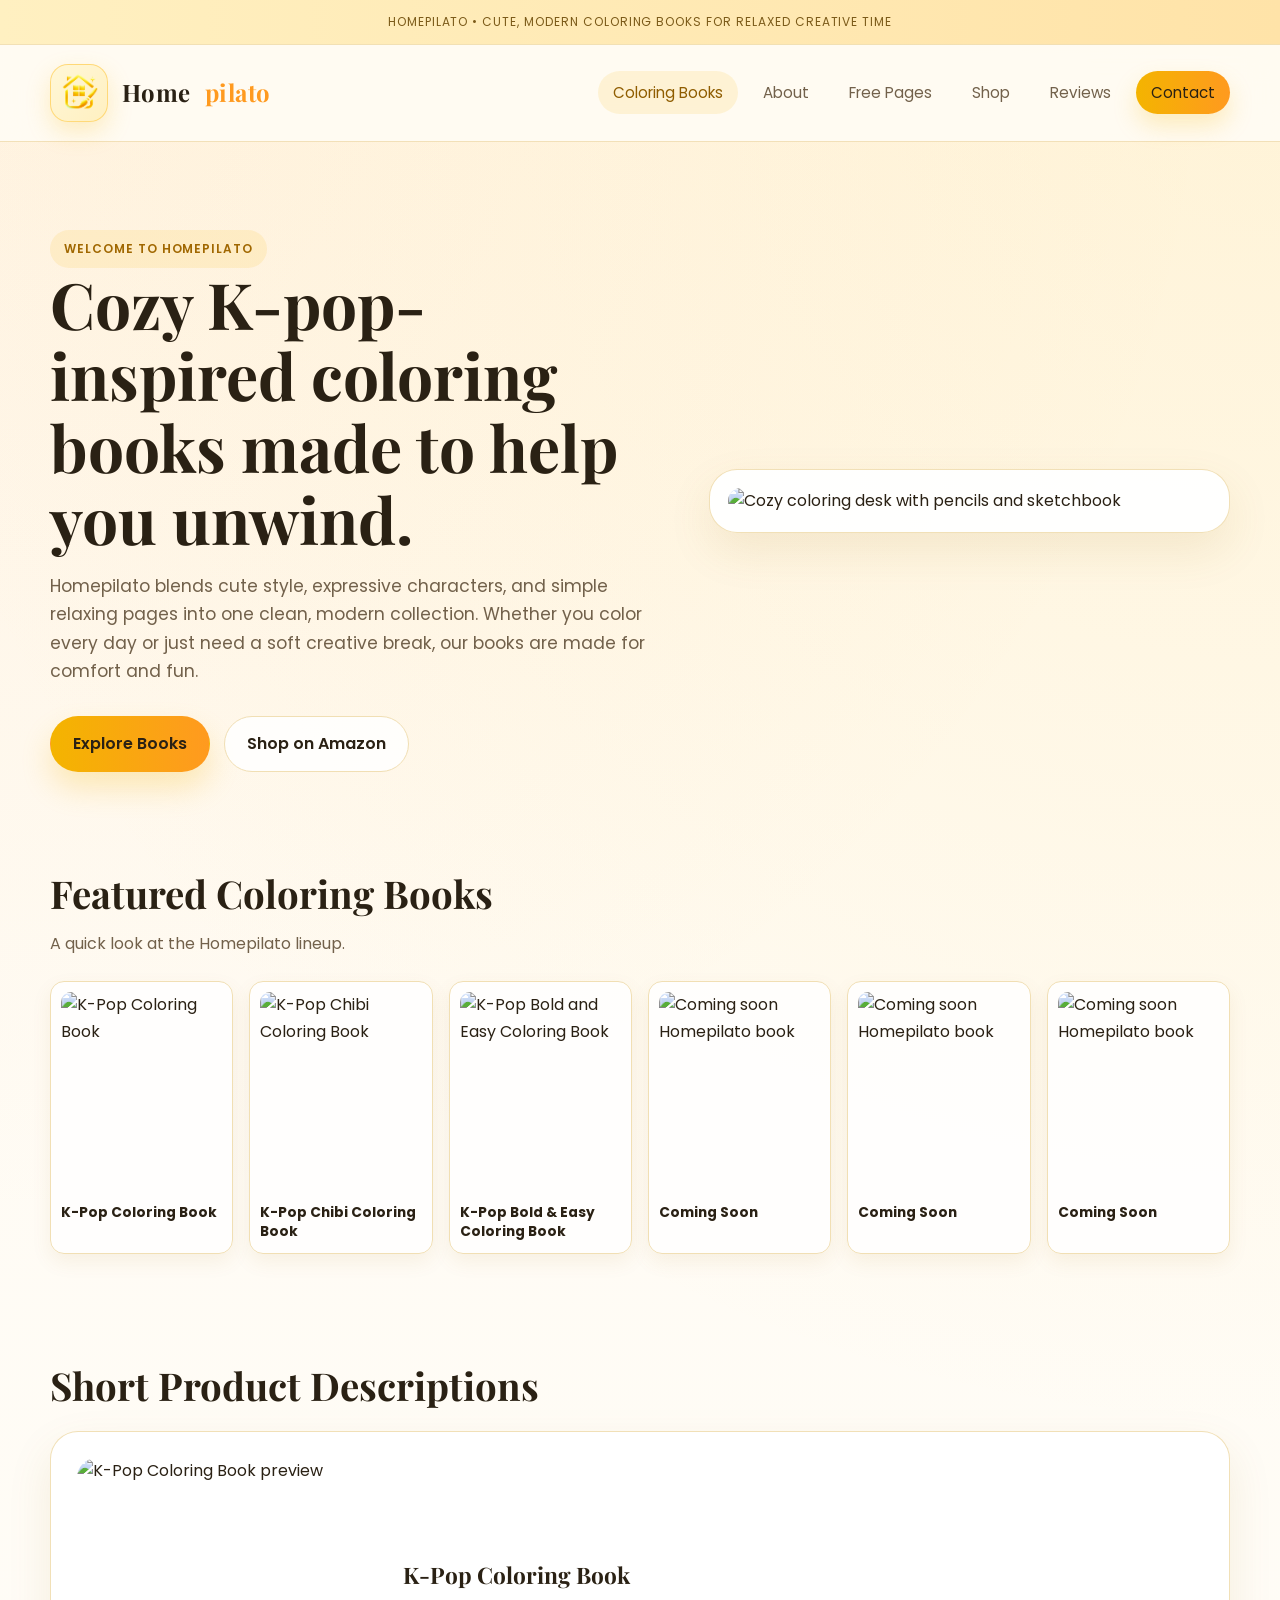
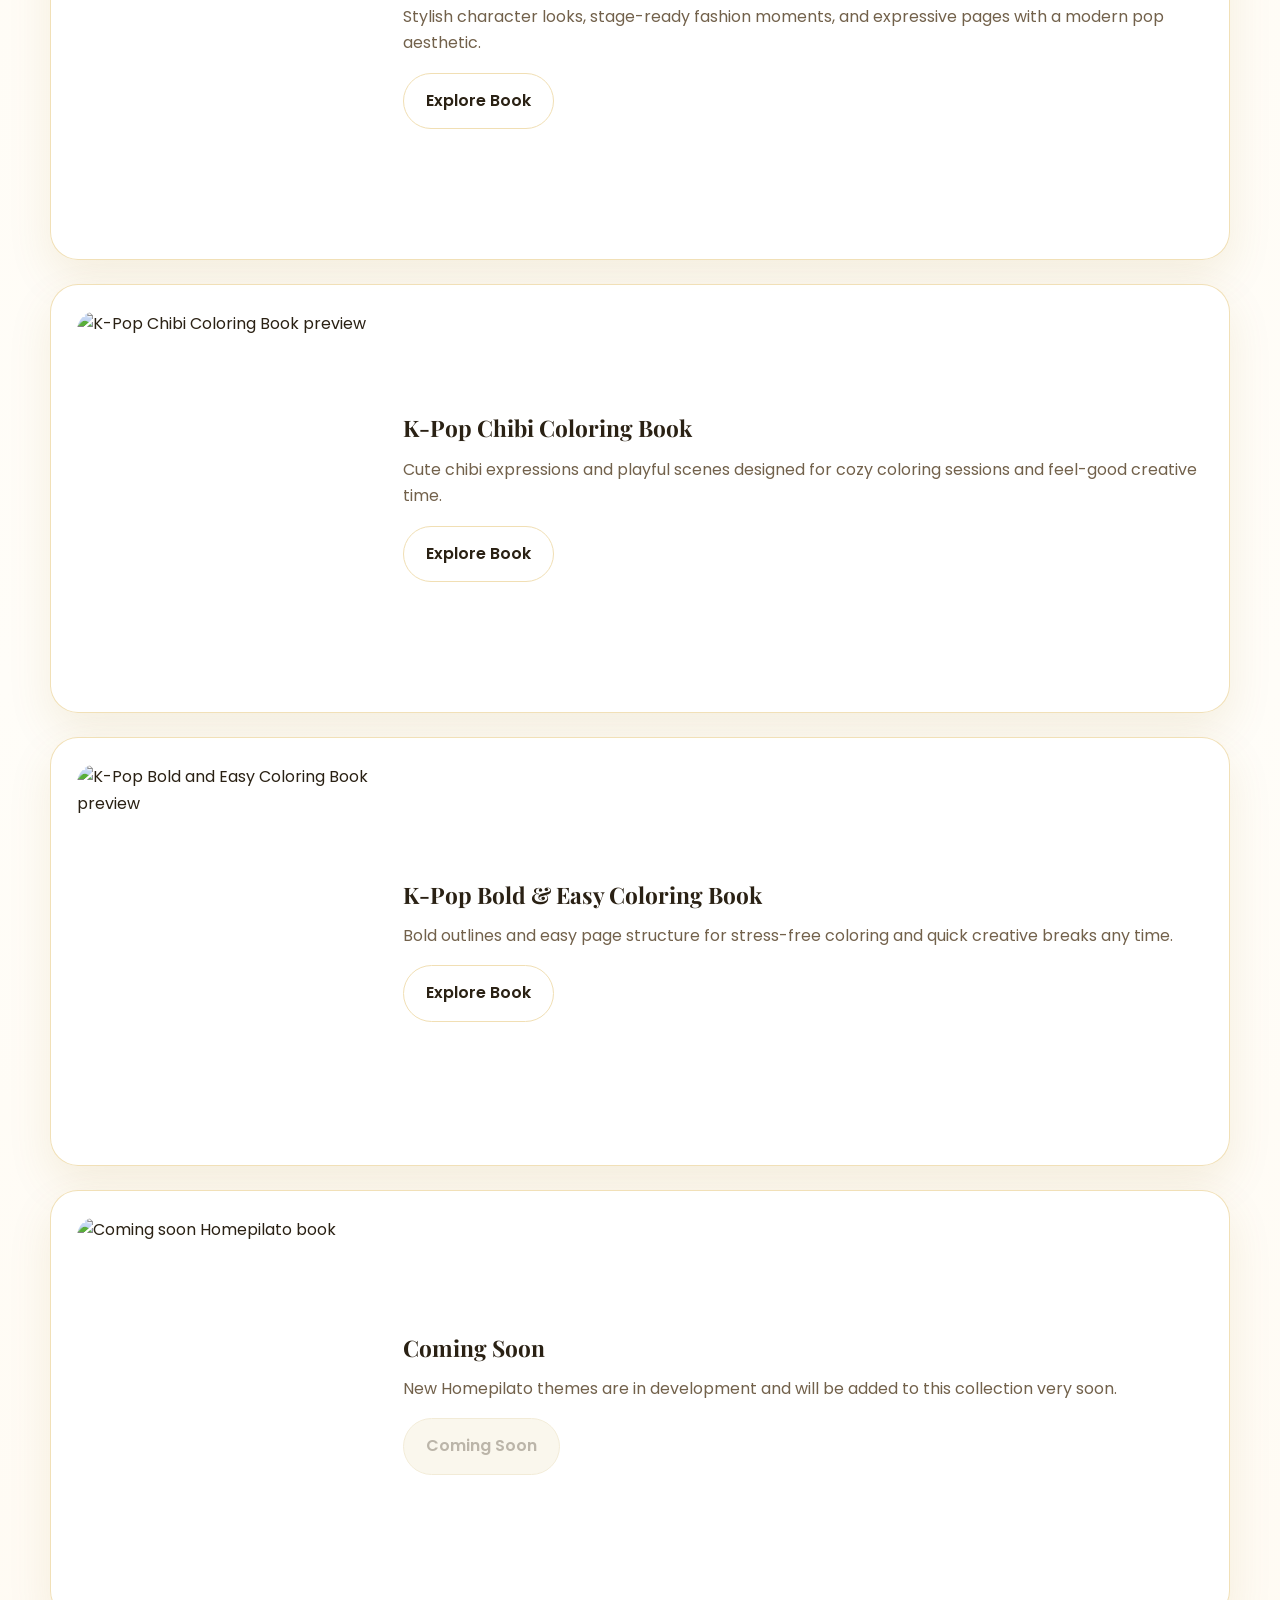
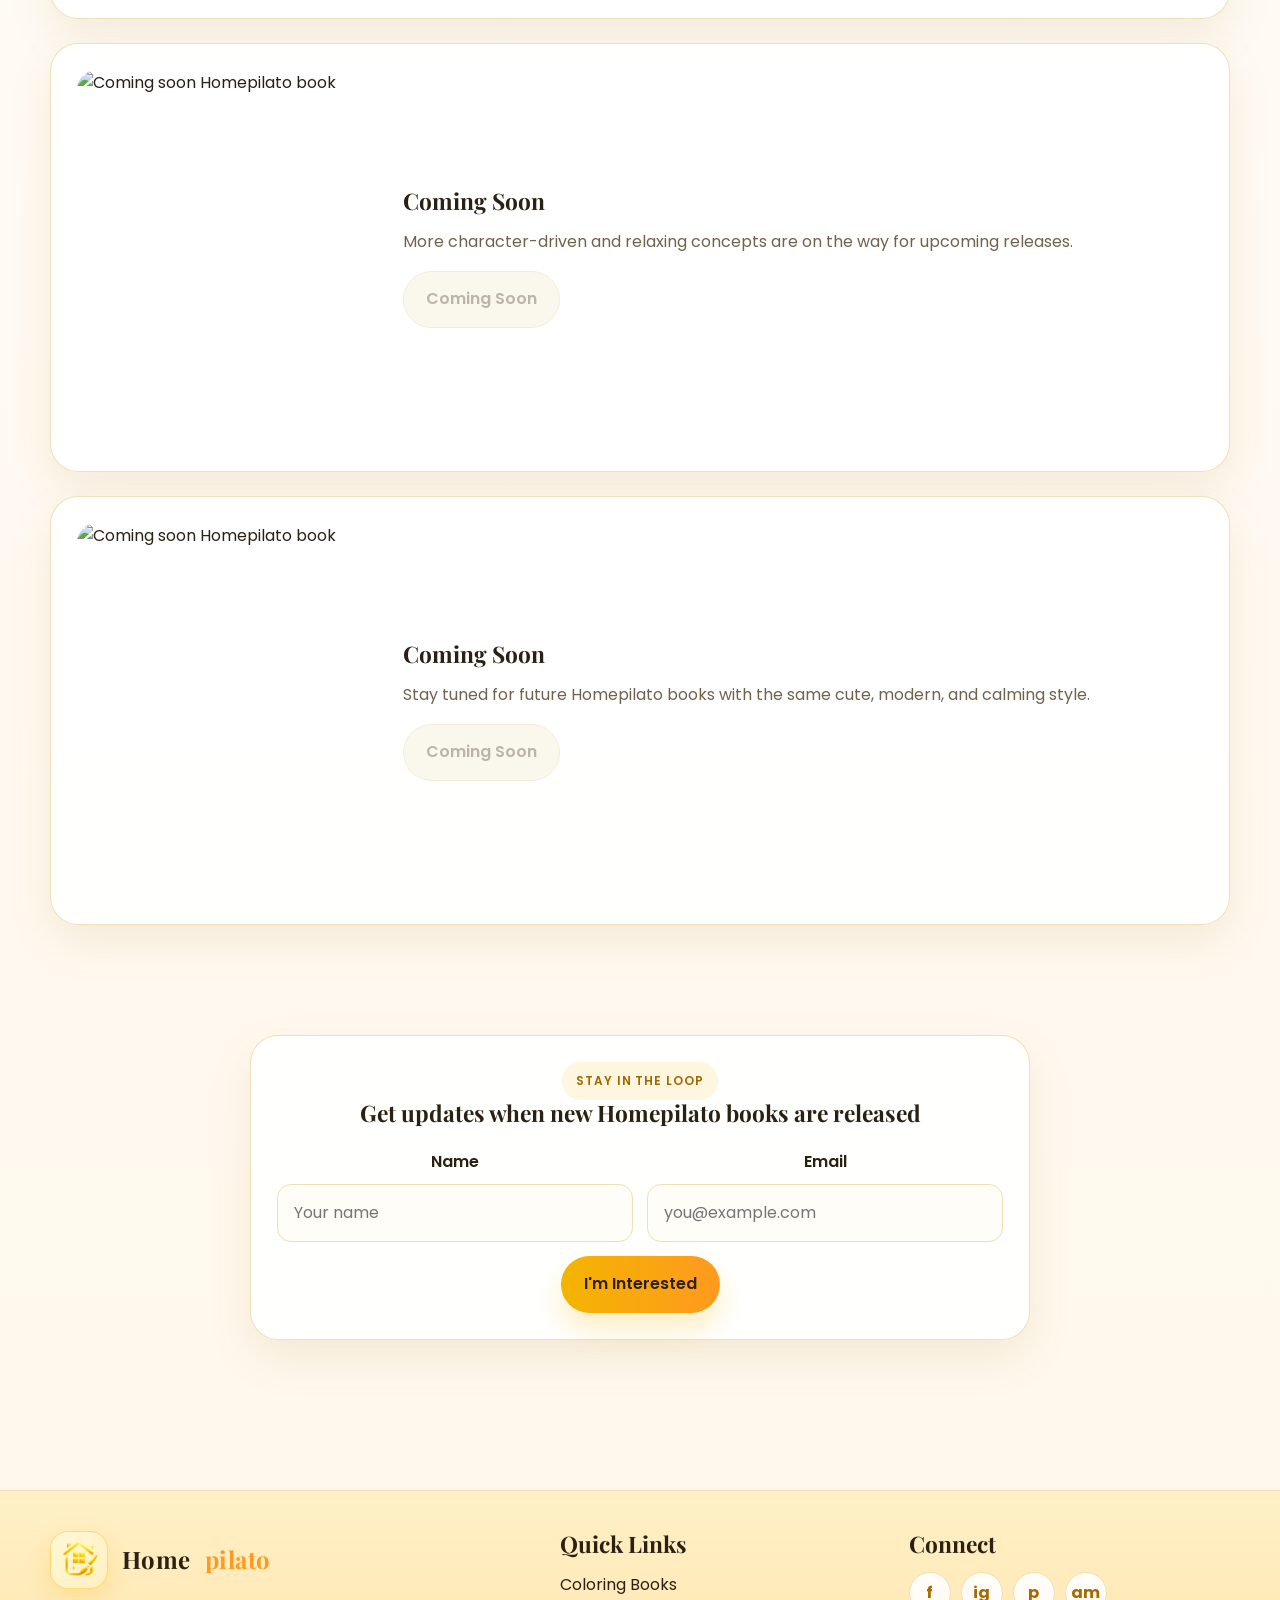
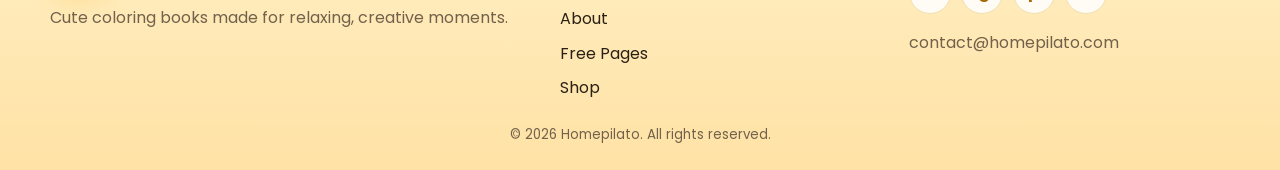
==== commit f0e482a9: "Reorganize homepage layout to match requested page-style structure" ====
--- a/scrouce-web/index.html
+++ b/scrouce-web/index.html
@@ -31,119 +31,134 @@
   <header class="hero">
     <div class="container hero-grid">
       <div>
-        <div class="eyebrow">Homepilato Coloring Books</div>
-        <h1>Cute, stylish coloring books for calm, feel-good moments.</h1>
-        <p class="lead">Discover K-pop-inspired pages with chibi charm, expressive characters, and bold easy-to-color designs. Every collection is created to help you slow down, get cozy, and enjoy creativity at your own pace.</p>
+        <div class="eyebrow">Welcome to Homepilato</div>
+        <h1>Cozy K-pop-inspired coloring books made to help you unwind.</h1>
+        <p class="lead">Homepilato blends cute style, expressive characters, and simple relaxing pages into one clean, modern collection. Whether you color every day or just need a soft creative break, our books are made for comfort and fun.</p>
         <div class="hero-actions">
-          <a class="btn-primary" href="#books">Explore Books</a>
+          <a class="btn-primary" href="#featured-books">Explore Books</a>
           <a class="btn-secondary" href="https://www.amazon.com" target="_blank" rel="noopener">Shop on Amazon</a>
         </div>
       </div>
       <div class="hero-card">
-        <img src="https://images.unsplash.com/photo-1517077304055-6e89abbf09b0?auto=format&fit=crop&w=1200&q=80" alt="Coloring books and pencils in a cozy creative setup">
+        <img src="https://images.unsplash.com/photo-1517077304055-6e89abbf09b0?auto=format&fit=crop&w=1200&q=80" alt="Cozy coloring desk with pencils and sketchbook">
       </div>
     </div>
   </header>
 
-  <section class="section">
-    <div class="container two-col">
-      <div class="panel">
-        <div class="eyebrow">Our Brand</div>
-        <h2>A creative corner for K-pop-inspired coloring fun</h2>
-        <p>Homepilato is built around expressive, soft-modern artwork that feels playful and stylish. From idol-inspired fashion scenes to cute everyday character moments, each title is designed to make coloring relaxing and enjoyable.</p>
-        <p>Whether you like detailed character personality or simple pages with clean bold outlines, Homepilato brings comfort, charm, and easy coloring flow into one growing collection.</p>
+  <section class="section" id="featured-books">
+    <div class="container">
+      <div class="section-head align-left">
+        <h2>Featured Coloring Books</h2>
+        <p>A quick look at the Homepilato lineup.</p>
       </div>
-      <div class="panel newsletter">
-        <div class="eyebrow">Why readers love Homepilato</div>
-        <ul class="list">
-          <li>Cute, trend-forward themes inspired by modern pop culture.</li>
-          <li>Relaxing page layouts made for cozy creative downtime.</li>
-          <li>A balanced mix of expressive scenes and easy coloring rhythm.</li>
-          <li>Great for casual coloring, gift ideas, and self-care routines.</li>
-        </ul>
+      <div class="mini-covers">
+        <article class="mini-cover-card">
+          <img src="https://images.unsplash.com/photo-1513475382585-d06e58bcb0e0?auto=format&fit=crop&w=500&q=80" alt="K-Pop Coloring Book">
+          <h3>K-Pop Coloring Book</h3>
+        </article>
+        <article class="mini-cover-card">
+          <img src="https://images.unsplash.com/photo-1513364776144-60967b0f800f?auto=format&fit=crop&w=500&q=80" alt="K-Pop Chibi Coloring Book">
+          <h3>K-Pop Chibi Coloring Book</h3>
+        </article>
+        <article class="mini-cover-card">
+          <img src="https://images.unsplash.com/photo-1517694712202-14dd9538aa97?auto=format&fit=crop&w=500&q=80" alt="K-Pop Bold and Easy Coloring Book">
+          <h3>K-Pop Bold &amp; Easy Coloring Book</h3>
+        </article>
+        <article class="mini-cover-card">
+          <img src="https://images.unsplash.com/photo-1516321318423-f06f85e504b3?auto=format&fit=crop&w=500&q=80" alt="Coming soon Homepilato book">
+          <h3>Coming Soon</h3>
+        </article>
+        <article class="mini-cover-card">
+          <img src="https://images.unsplash.com/photo-1497633762265-9d179a990aa6?auto=format&fit=crop&w=500&q=80" alt="Coming soon Homepilato book">
+          <h3>Coming Soon</h3>
+        </article>
+        <article class="mini-cover-card">
+          <img src="https://images.unsplash.com/photo-1491841550275-ad7854e35ca6?auto=format&fit=crop&w=500&q=80" alt="Coming soon Homepilato book">
+          <h3>Coming Soon</h3>
+        </article>
       </div>
     </div>
   </section>
 
-  <section class="section" id="books">
+  <section class="section section-tight">
     <div class="container">
-      <div class="section-head">
-        <div class="eyebrow">Featured Coloring Books</div>
-        <h2>Start with the first books in the Homepilato collection</h2>
-        <p>Soft, clean presentation with a cute-modern style—made for relaxing coloring fun.</p>
+      <div class="section-head align-left">
+        <h2>Short Product Descriptions</h2>
       </div>
-      <div class="book-grid">
-        <article class="book-card">
-          <img class="book-cover" src="https://images.unsplash.com/photo-1513475382585-d06e58bcb0e0?auto=format&fit=crop&w=900&q=80" alt="K-Pop Coloring Book cover preview">
-          <div class="book-content">
-            <span class="tag">Book 01</span>
+
+      <div class="product-list">
+        <article class="product-row">
+          <img src="https://images.unsplash.com/photo-1513475382585-d06e58bcb0e0?auto=format&fit=crop&w=900&q=80" alt="K-Pop Coloring Book preview">
+          <div class="product-copy">
             <h3>K-Pop Coloring Book</h3>
-            <p>Stylish character looks, stage-ready energy, and expressive details inspired by K-pop aesthetics for modern, creative coloring sessions.</p>
-            <div class="price-row"><a class="btn" href="book-kpop-coloring.html">Explore Book</a></div>
+            <p>Stylish character looks, stage-ready fashion moments, and expressive pages with a modern pop aesthetic.</p>
+            <a class="btn" href="book-kpop-coloring.html">Explore Book</a>
           </div>
         </article>
-        <article class="book-card">
-          <img class="book-cover" src="https://images.unsplash.com/photo-1513364776144-60967b0f800f?auto=format&fit=crop&w=900&q=80" alt="K-Pop Chibi Coloring Book cover preview">
-          <div class="book-content">
-            <span class="tag">Book 02</span>
+
+        <article class="product-row">
+          <img src="https://images.unsplash.com/photo-1513364776144-60967b0f800f?auto=format&fit=crop&w=900&q=80" alt="K-Pop Chibi Coloring Book preview">
+          <div class="product-copy">
             <h3>K-Pop Chibi Coloring Book</h3>
-            <p>Adorable chibi characters, playful scenes, and sweet everyday moments that bring a cozy and uplifting coloring experience.</p>
-            <div class="price-row"><a class="btn" href="book-kpop-chibi.html">Explore Book</a></div>
+            <p>Cute chibi expressions and playful scenes designed for cozy coloring sessions and feel-good creative time.</p>
+            <a class="btn" href="book-kpop-chibi.html">Explore Book</a>
           </div>
         </article>
-        <article class="book-card">
-          <img class="book-cover" src="https://images.unsplash.com/photo-1517694712202-14dd9538aa97?auto=format&fit=crop&w=900&q=80" alt="K-Pop Bold and Easy Coloring Book cover preview">
-          <div class="book-content">
-            <span class="tag">Book 03</span>
+
+        <article class="product-row">
+          <img src="https://images.unsplash.com/photo-1517694712202-14dd9538aa97?auto=format&fit=crop&w=900&q=80" alt="K-Pop Bold and Easy Coloring Book preview">
+          <div class="product-copy">
             <h3>K-Pop Bold &amp; Easy Coloring Book</h3>
-            <p>Bold outlines and simple shapes for quick, stress-free coloring breaks with a fresh K-pop-inspired visual style.</p>
-            <div class="price-row"><a class="btn" href="book-kpop-bold-easy.html">Explore Book</a></div>
+            <p>Bold outlines and easy page structure for stress-free coloring and quick creative breaks any time.</p>
+            <a class="btn" href="book-kpop-bold-easy.html">Explore Book</a>
           </div>
         </article>
-        <article class="book-card">
-          <img class="book-cover" src="https://images.unsplash.com/photo-1516321318423-f06f85e504b3?auto=format&fit=crop&w=900&q=80" alt="Coming soon coloring book placeholder">
-          <div class="book-content">
-            <span class="tag">Book 04</span>
+
+        <article class="product-row">
+          <img src="https://images.unsplash.com/photo-1516321318423-f06f85e504b3?auto=format&fit=crop&w=900&q=80" alt="Coming soon Homepilato book">
+          <div class="product-copy">
             <h3>Coming Soon</h3>
-            <p>A new Homepilato release is in progress and will be added to the collection soon.</p>
-            <div class="price-row"><span class="btn disabled">Coming Soon</span></div>
+            <p>New Homepilato themes are in development and will be added to this collection very soon.</p>
+            <span class="btn disabled">Coming Soon</span>
           </div>
         </article>
-        <article class="book-card">
-          <img class="book-cover" src="https://images.unsplash.com/photo-1497633762265-9d179a990aa6?auto=format&fit=crop&w=900&q=80" alt="Coming soon coloring book placeholder">
-          <div class="book-content">
-            <span class="tag">Book 05</span>
+
+        <article class="product-row">
+          <img src="https://images.unsplash.com/photo-1497633762265-9d179a990aa6?auto=format&fit=crop&w=900&q=80" alt="Coming soon Homepilato book">
+          <div class="product-copy">
             <h3>Coming Soon</h3>
-            <p>More creative themes and charming page styles are on the way for future launches.</p>
-            <div class="price-row"><span class="btn disabled">Coming Soon</span></div>
+            <p>More character-driven and relaxing concepts are on the way for upcoming releases.</p>
+            <span class="btn disabled">Coming Soon</span>
           </div>
         </article>
-        <article class="book-card">
-          <img class="book-cover" src="https://images.unsplash.com/photo-1491841550275-ad7854e35ca6?auto=format&fit=crop&w=900&q=80" alt="Coming soon coloring book placeholder">
-          <div class="book-content">
-            <span class="tag">Book 06</span>
+
+        <article class="product-row">
+          <img src="https://images.unsplash.com/photo-1491841550275-ad7854e35ca6?auto=format&fit=crop&w=900&q=80" alt="Coming soon Homepilato book">
+          <div class="product-copy">
             <h3>Coming Soon</h3>
-            <p>Stay tuned as the Homepilato coloring lineup continues to grow with new concepts.</p>
-            <div class="price-row"><span class="btn disabled">Coming Soon</span></div>
+            <p>Stay tuned for future Homepilato books with the same cute, modern, and calming style.</p>
+            <span class="btn disabled">Coming Soon</span>
           </div>
         </article>
       </div>
     </div>
   </section>
 
-  <section class="section">
-    <div class="container two-col">
-      <div class="panel">
-        <div class="eyebrow">Made for comfort</div>
-        <h2>Fun, gentle, and satisfying to color</h2>
-        <p>Each Homepilato title is designed to feel approachable from the first page. Whether you love charming details or bolder easy sections, the experience stays smooth, cozy, and relaxing.</p>
-      </div>
-      <div class="panel newsletter">
-        <div class="eyebrow">Find your next favorite</div>
-        <h3>Begin with the first three titles and follow the collection as it grows.</h3>
-        <div class="inline-actions">
-          <a class="btn-primary" href="#books">Explore Books</a>
-          <a class="btn-secondary" href="https://www.amazon.com" target="_blank" rel="noopener">View on Amazon</a>
+  <section class="section section-tight">
+    <div class="container form-card">
+      <div class="eyebrow">Stay in the loop</div>
+      <h3>Get updates when new Homepilato books are released</h3>
+      <div class="form-grid">
+        <div>
+          <label for="name">Name</label>
+          <input id="name" type="text" placeholder="Your name">
+        </div>
+        <div>
+          <label for="email">Email</label>
+          <input id="email" type="email" placeholder="you@example.com">
+        </div>
+        <div class="full">
+          <a class="btn-primary" href="#">I'm Interested</a>
         </div>
       </div>
     </div>
--- a/scrouce-web/style.css
+++ b/scrouce-web/style.css
@@ -284,12 +284,51 @@
 }
 .section-head p { color: var(--muted); margin: 0; }
 
+
+.section-tight {
+  padding-top: 18px;
+}
+
+.section-head.align-left {
+  text-align: left;
+  margin: 0 0 24px;
+  max-width: none;
+}
+
+.mini-covers {
+  display: grid;
+  grid-template-columns: repeat(6, minmax(0, 1fr));
+  gap: 16px;
+}
+
+.mini-cover-card {
+  background: rgba(255,255,255,.86);
+  border: 1px solid var(--border);
+  border-radius: var(--radius-sm);
+  padding: 10px;
+  box-shadow: 0 8px 20px rgba(152,103,11,.08);
+}
+
+.mini-cover-card img {
+  width: 100%;
+  aspect-ratio: 4 / 5;
+  object-fit: cover;
+  border-radius: 10px;
+}
+
+.mini-cover-card h3 {
+  font-family: 'Poppins', sans-serif;
+  font-size: .86rem;
+  margin: 10px 0 2px;
+  line-height: 1.35;
+}
+
 .book-grid,
 .grid-3,
 .review-grid,
 .contact-grid {
   display: grid;
-  gap: 26px;
+  gap: 22px;
 }
 .book-grid { grid-template-columns: repeat(3, minmax(0, 1fr)); }
 .grid-3 { grid-template-columns: repeat(3, minmax(0, 1fr)); }
@@ -361,7 +400,7 @@
 }
 .product-row {
   display: grid;
-  grid-template-columns: 240px 1fr;
+  grid-template-columns: 300px 1fr;
   gap: 26px;
   align-items: center;
 }
@@ -526,6 +565,7 @@
   .form-grid {
     grid-template-columns: 1fr;
   }
+  .mini-covers { grid-template-columns: repeat(2, minmax(0, 1fr)); }
   .nav-inner { padding: 16px 0; align-items: flex-start; }
   .navbar { position: static; }
   .nav-inner, .nav-links { flex-direction: column; }
